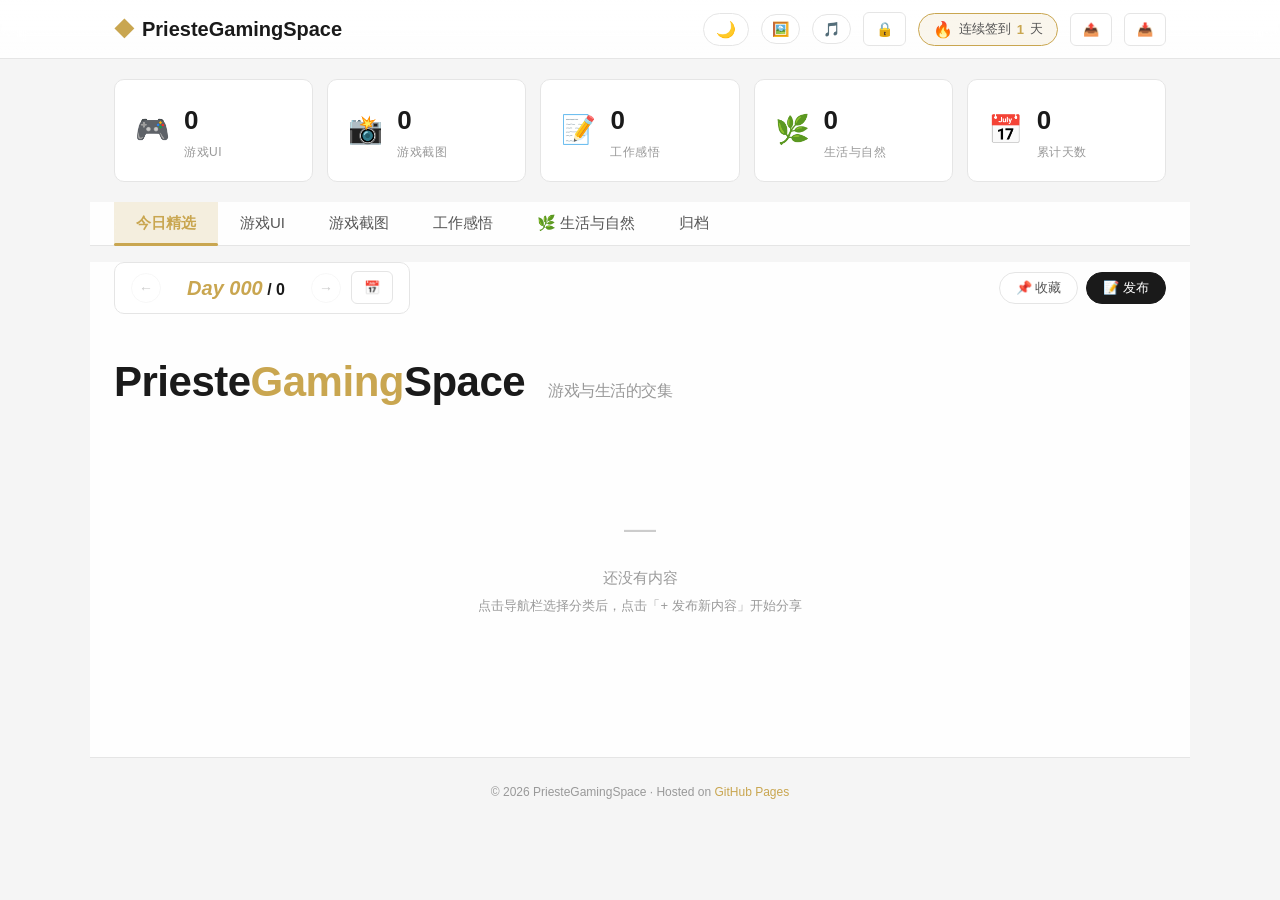
==== website/index.html @ f8bb3af3 "Admin 30-day remember-me with auto-login" ====
<!DOCTYPE html>
<html lang="zh-CN">
<head>
  <meta charset="UTF-8">
  <meta name="viewport" content="width=device-width, initial-scale=1.0">
  <title>PriesteGamingSpace</title>
  <meta name="description" content="PriesteGamingSpace — 游戏UI · 游戏截图 · 工作感悟">
  <meta name="theme-color" content="#F5F5F5">
  <meta property="og:title" content="PriesteGamingSpace">
  <meta property="og:description" content="游戏与生活的交集 · 分享不止于屏幕">
  <meta property="og:type" content="website">
  <link rel="stylesheet" href="css/style.css">
</head>
<body>
  <!-- Header -->
  <header class="app-header">
    <div class="header-inner">
      <div class="logo" onclick="App.navigate('home')">
        <span class="logo-icon">◆</span>
        <span>PriesteGamingSpace</span>
      </div>
      <div style="display:flex;align-items:center;gap:12px">
        <button class="theme-toggle" onclick="toggleTheme()" title="切换深色/浅色模式" id="theme-btn">🌙</button>
        <button class="bg-toggle" onclick="toggleBgPanel()" title="切换背景图" id="bg-btn">🖼️</button>
        <button class="bgm-btn" onclick="toggleBGM()" title="背景音乐" id="bgm-btn">🎵</button>
        <button class="cal-btn" id="admin-btn" onclick="toggleAdmin()" title="管理员登录" style="font-size:14px">🔒</button>
        <button class="header-signin" id="signin-btn">
          <span class="flame">🔥</span> 连续签到 <span class="streak">0</span> 天
        </button>
        <button class="cal-btn" onclick="App.handleExport()">📤</button>
        <button class="cal-btn" onclick="document.getElementById('import-file').click()">📥</button>
      </div>
    </div>
  </header>

  <!-- Stats Bar -->
  <div class="stats-bar" id="stats-bar"></div>

  <!-- Nav Tabs -->
  <div class="nav-bar">
    <div class="nav-tabs" id="nav-tabs"></div>
  </div>

  <!-- Sub Bar (date + filter + bookmarks) -->
  <div class="sub-bar" id="sub-bar"></div>

  <!-- Main Content -->
  <main class="main-content" id="content"></main>

  <!-- Footer -->
  <footer class="app-footer">
    <p>© 2026 PriesteGamingSpace · Hosted on <a href="https://pages.github.com" target="_blank" style="color:var(--accent-gold);text-decoration:none">GitHub Pages</a></p>
  </footer>

  <input type="file" id="import-file" accept=".json" style="display:none">

  <audio id="bgm-audio" loop preload="auto" style="display:none">
    <source src="assets/bgm.mp4" type="audio/mp4">
  </audio>

  <!-- Music HUD -->
  <div class="music-hud" id="music-hud">
    <div class="music-cover">🎵</div>
    <div class="music-info">
      <div class="music-title" id="music-title"><span>明日方舟：终末地 EP - 宜</span></div>
      <div class="music-artist">庄方宜</div>
    </div>
    <div class="music-progress-wrap">
      <span class="music-time" id="music-cur">0:00</span>
      <input type="range" class="music-progress" id="music-prog" min="0" max="100" value="0" oninput="seekBGM(this.value)">
      <span class="music-time" id="music-dur">0:00</span>
    </div>
    <div class="music-controls">
      <button class="music-ctrl-btn" onclick="toggleBGM()" id="hud-play">▶</button>
    </div>
  </div>

  <!-- Background Upload Panel -->
  <div class="bg-upload-overlay" id="bg-overlay" onclick="if(event.target===this)closeBgPanel()">
    <div class="bg-upload-panel" id="bg-panel" onclick="event.stopPropagation()">
      <div style="display:flex;align-items:center;justify-content:space-between;margin-bottom:16px">
        <h4 style="margin:0">🖼️ 背景图设置</h4>
        <button class="modal-close" onclick="closeBgPanel()" style="position:static">✕</button>
      </div>
      <div class="bg-upload-row" id="bg-presets">
        <button onclick="setBg('none')">无背景</button>
        <button onclick="setBg('custom')">星空</button>
        <button onclick="setBg('life')">自然</button>
      </div>
      <div class="bg-upload-custom">
        <input type="file" id="bg-upload-input" accept="image/*" onchange="uploadBg(this)">
        <label for="bg-upload-input">📁 上传自定义背景</label>
      </div>
      <div class="bg-zoom-row" style="margin-top:14px">
        <span style="font-size:var(--font-xs);color:var(--text-muted)">🔍 缩放</span>
        <input type="range" id="bg-zoom" min="50" max="200" value="100" oninput="setBgZoom(this.value)" style="flex:1;margin:0 8px;accent-color:var(--accent-gold)">
        <span style="font-size:var(--font-xs);color:var(--text-muted);min-width:36px" id="bg-zoom-val">100%</span>
      </div>
    </div>
  </div>

  <script src="js/storage.js"></script>
  <script src="js/components.js"></script>
  <script src="js/app.js"></script>
  <script>
    (function(){
      var t=localStorage.getItem('pgs_theme')||'light';
      document.documentElement.setAttribute('data-theme',t);
      var b=document.getElementById('theme-btn');
      if(b)b.textContent=t==='dark'?'☀️':'🌙';
    })();
    function toggleTheme(){
      var c=document.documentElement.getAttribute('data-theme');
      var n=c==='dark'?'light':'dark';
      document.documentElement.setAttribute('data-theme',n);
      localStorage.setItem('pgs_theme',n);
      var b=document.getElementById('theme-btn');
      if(b)b.textContent=n==='dark'?'☀️':'🌙';
    }
    var _bgs=['none','custom','life'];
    function setBg(name){
      localStorage.setItem('pgs_bg',name);
      applyBg(name);
      closeBgPanel();
      updateBgPresetBtns(name);
    }
    function applyBg(name){
      document.body.className='bg-'+name;
      var zoom=localStorage.getItem('pgs_bg_zoom')||100;
      document.body.style.backgroundSize=zoom+'%';
      if(name==='upload'){
        var d=localStorage.getItem('pgs_bg_upload');
        if(d)document.body.style.backgroundImage='url('+d+')';
      }else{document.body.style.backgroundImage='';}
      var b=document.getElementById('bg-btn');
      var labels={'none':'🖼️','custom':'🖼️✨','life':'🖼️🌿','upload':'🖼️📁'};
      if(b)b.textContent=labels[name]||'🖼️';
      var s=document.getElementById('bg-zoom');
      var v=document.getElementById('bg-zoom-val');
      if(s)s.value=zoom;
      if(v)v.textContent=zoom+'%';
    }
    function setBgZoom(val){
      localStorage.setItem('pgs_bg_zoom',val);
      document.body.style.backgroundSize=val+'%';
      var v=document.getElementById('bg-zoom-val');
      if(v)v.textContent=val+'%';
    }
    function updateBgPresetBtns(active){
      var btns=document.querySelectorAll('#bg-presets button');
      btns.forEach(function(btn){
        btn.classList.toggle('active',btn.textContent.trim()===getBgLabel(active));
      });
    }
    function getBgLabel(name){
      return name==='none'?'无背景':name==='custom'?'星空':name==='life'?'自然':'';
    }
    function toggleBgPanel(){
      document.getElementById('bg-overlay').classList.toggle('show');
      updateBgPresetBtns(localStorage.getItem('pgs_bg')||'none');
    }
    function closeBgPanel(){
      document.getElementById('bg-overlay').classList.remove('show');
    }
    function uploadBg(input){
      var f=input.files[0];
      if(!f)return;
      if(f.size>20*1024*1024){alert('图片不能超过20MB');return;}
      var r=new FileReader();
      r.onload=function(e){
        localStorage.setItem('pgs_bg_upload',e.target.result);
        setBg('upload');
      };
      r.readAsDataURL(f);
      input.value='';
    }
    (function(){
      var bg=localStorage.getItem('pgs_bg')||'none';
      applyBg(bg);
    })();

    // BGM
    function toggleBGM(){
      var a=document.getElementById('bgm-audio');
      if(a.paused){playBGM();}else{pauseBGM();}
    }
    function playBGM(){
      var a=document.getElementById('bgm-audio');
      var b=document.getElementById('bgm-btn');
      var hud=document.getElementById('music-hud');
      var pb=document.getElementById('hud-play');
      a.play().then(function(){
        if(b){b.classList.add('playing');b.textContent='🎵♪';}
        if(hud)hud.classList.add('show');
        if(pb)pb.textContent='⏸';
        localStorage.setItem('pgs_bgm','on');
        startProgress();
      }).catch(function(){});
    }
    function pauseBGM(){
      var a=document.getElementById('bgm-audio');
      var b=document.getElementById('bgm-btn');
      var pb=document.getElementById('hud-play');
      a.pause();
      if(b){b.classList.remove('playing');b.textContent='🎵';}
      if(pb)pb.textContent='▶';
      localStorage.setItem('pgs_bgm','off');
      stopProgress();
    }
    function formatTime(s){
      var m=Math.floor(s/60),sec=Math.floor(s%60);
      return m+':'+(sec<10?'0':'')+sec;
    }
    var _progTimer=null;
    function startProgress(){
      var a=document.getElementById('bgm-audio');
      var prog=document.getElementById('music-prog');
      var cur=document.getElementById('music-cur');
      var dur=document.getElementById('music-dur');
      if(!a||!prog)return;
      stopProgress();
      if(a.duration&&isFinite(a.duration))prog.max=Math.floor(a.duration);
      if(dur)dur.textContent=formatTime(a.duration||0);
      function tick(){
        var pct=a.duration?(a.currentTime/a.duration*100):0;
        if(prog)prog.value=Math.floor(a.currentTime);
        if(cur)cur.textContent=formatTime(a.currentTime);
        if(a.paused){stopProgress();return;}
        _progTimer=requestAnimationFrame(tick);
      }
      tick();
    }
    function stopProgress(){
      if(_progTimer){cancelAnimationFrame(_progTimer);_progTimer=null;}
    }
    function seekBGM(val){
      var a=document.getElementById('bgm-audio');
      if(a&&a.duration)a.currentTime=parseInt(val);
    }
    // Title marquee
    (function(){
      var t=document.getElementById('music-title');
      if(t&&t.scrollWidth>t.clientWidth){t.classList.add('scroll');
        t.querySelector('span').innerHTML+=('　　'+t.querySelector('span').innerHTML);}
    })();

    // Admin mode
    // Admin with 30-day remember
    function checkAdminAuto(){
      var d=localStorage.getItem('pgs_admin');
      if(d){try{var o=JSON.parse(d);if(o.exp>Date.now()){_isAdmin=true;}}catch(e){}}
      if(!_isAdmin)_isAdmin=sessionStorage.getItem('pgs_admin')==='1';
    }
    checkAdminAuto();
    function updateAdminUI(){
      document.querySelectorAll('.admin-only').forEach(function(el){
        el.style.display=_isAdmin?'':'none';
      });
      var btn=document.getElementById('admin-btn');
      if(btn)btn.textContent=_isAdmin?'🔓':'🔒';
    }
    function toggleAdmin(){
      if(_isAdmin){_isAdmin=false;sessionStorage.removeItem('pgs_admin');localStorage.removeItem('pgs_admin');updateAdminUI();return;}
      var overlay=document.createElement('div');
      overlay.className='modal-overlay';overlay.id='admin-gate';overlay.style.alignItems='center';
      overlay.onclick=function(e){if(e.target===this)this.remove();};
      overlay.innerHTML='<div class="modal" style="max-width:340px;padding:28px;text-align:center" onclick="event.stopPropagation()">'+
        '<button class="modal-close" onclick="this.closest(\'.modal-overlay\').remove()" style="position:static;float:right">✕</button>'+
        '<div style="font-size:36px;margin-bottom:8px">🔒</div>'+
        '<h3 style="margin-bottom:16px">管理员登录</h3>'+
        '<form onsubmit="event.preventDefault();var v=this.querySelector(\'input[type=password]\').value;if(v===\'22142214\'){_isAdmin=true;var rm=this.querySelector(\'input[type=checkbox]\').checked;if(rm){localStorage.setItem(\'pgs_admin\',JSON.stringify({exp:Date.now()+30*86400000}));}else{sessionStorage.setItem(\'pgs_admin\',\'1\');}updateAdminUI();this.closest(\'.modal-overlay\').remove();App.unlockLife();}else{this.querySelector(\'.err\').style.display=\'block\';this.querySelector(\'input[type=password]\').value=\'\';}" style="display:flex;flex-direction:column;gap:10px">'+
        '<input type="password" placeholder="输入管理员密码" required style="width:100%;padding:10px;border:1px solid var(--border);border-radius:6px;text-align:center;font-size:16px;outline:none" autofocus>'+
        '<p class="err" style="color:var(--danger);font-size:13px;display:none">密码错误</p>'+
        '<label style="display:flex;align-items:center;justify-content:center;gap:6px;font-size:13px;color:var(--text-muted);cursor:pointer"><input type="checkbox" checked> 30天内自动登录</label>'+
        '<button type="submit" class="btn-submit" style="width:100%">解锁</button></form></div>';
      document.body.appendChild(overlay);
      setTimeout(function(){var i=overlay.querySelector('input[type=password]');if(i)i.focus();},100);
    }
    updateAdminUI();
    (function(){
      var a=document.getElementById('bgm-audio');
      a.volume=0.3;
      if(localStorage.getItem('pgs_bgm')!=='off'){
        document.addEventListener('click',function once(){
          playBGM();
        },{once:true});
      }
      // Progress
      a.addEventListener('loadedmetadata',function(){
        var prog=document.getElementById('music-prog');
        var dur=document.getElementById('music-dur');
        if(prog&&a.duration)prog.max=Math.floor(a.duration);
        if(dur)dur.textContent=formatTime(a.duration);
      });
      a.addEventListener('ended',function(){
        var pb=document.getElementById('hud-play');
        if(pb)pb.textContent='▶';
      });
    })();
  </script>
</body>
</html>
---- website/css/style.css ----
/* ========================================
   PriesteGamingSpace v3 — Daily Forge Style
   Light theme · Stats bar · Calendar · Sign-in
   ======================================== */

/* === Variables === */
:root {
  --bg: #F5F5F5;
  --card-bg: #FFFFFF;
  --text: #1A1A1A;
  --text-secondary: #555555;
  --text-muted: #999999;
  --accent: #1A1A1A;
  --accent-gold: #C9A650;
  --accent-gold-light: rgba(201, 166, 80, 0.1);
  --border: #E5E5E5;
  --border-light: #F0F0F0;
  --danger: #D94A4A;
  --green: #4A9A5B;

  --font-xxl: 42px;
  --font-xl: 28px;
  --font-lg: 20px;
  --font-md: 16px;
  --font-body: 15px;
  --font-sm: 13px;
  --font-xs: 12px;

  --radius-sm: 6px;
  --radius-md: 10px;
  --radius-lg: 14px;
  --transition: 0.2s ease;
}

/* === Reset === */
*,*::before,*::after{box-sizing:border-box;margin:0;padding:0}
html{scroll-behavior:smooth;-webkit-font-smoothing:antialiased}
body{
  font-family:-apple-system,BlinkMacSystemFont,'Segoe UI','PingFang SC','Microsoft YaHei','Noto Sans SC',sans-serif;
  background:var(--bg);color:var(--text);line-height:1.7;
  font-size:var(--font-body);min-height:100vh;
}

/* === Header === */
.app-header{
  position:sticky;top:0;z-index:100;
  background:rgba(255,255,255,0.92);backdrop-filter:blur(12px);
  border-bottom:1px solid var(--border);
}
.header-inner{
  max-width:1100px;margin:0 auto;padding:12px 24px;
  display:flex;align-items:center;justify-content:space-between;
}
.logo{
  display:flex;align-items:center;gap:8px;
  font-size:var(--font-lg);font-weight:700;color:var(--accent);
  cursor:pointer;text-decoration:none;
}
.logo-icon{font-size:20px;color:var(--accent-gold)}

/* Sign-in button in header */
.header-signin{
  display:flex;align-items:center;gap:6px;
  padding:6px 14px;border:1px solid var(--border);
  border-radius:20px;background:var(--card-bg);
  font-size:var(--font-sm);color:var(--text-secondary);
  cursor:pointer;transition:all var(--transition);
}
.header-signin:hover{background:var(--accent-gold-light);border-color:var(--accent-gold)}
.header-signin .flame{font-size:16px}
.header-signin .streak{font-weight:700;color:var(--accent-gold)}
.header-signin.checked{background:var(--accent-gold-light);border-color:var(--accent-gold)}
.header-signin.checked .flame{animation:pulse 0.6s ease}

/* === Stats Bar === */
.stats-bar{
  max-width:1100px;margin:20px auto;padding:0 24px;
  display:grid;grid-template-columns:repeat(5,1fr);gap:14px;
}
.stats-bar .stat-card{backdrop-filter:blur(12px)}
.stat-card{
  background:var(--card-bg);border:1px solid var(--border);
  border-radius:var(--radius-md);padding:18px 20px;
  display:flex;align-items:center;gap:14px;
  transition:all var(--transition);
}
.stat-card:hover{border-color:var(--accent-gold);box-shadow:0 2px 12px rgba(0,0,0,0.04)}
.stat-icon{font-size:28px}
.stat-info{display:flex;flex-direction:column}
.stat-num{font-size:26px;font-weight:800;color:var(--accent);font-variant-numeric:tabular-nums}
.stat-label{font-size:var(--font-xs);color:var(--text-muted);text-transform:uppercase;letter-spacing:0.5px}

/* === Nav Tabs === */
.nav-bar{
  max-width:1100px;margin:0 auto;padding:0 24px;
  border-bottom:1px solid var(--border);
}
.nav-tabs{
  display:flex;gap:0;
}
.nav-tab{
  padding:12px 22px;border:none;background:none;
  font-size:var(--font-body);color:var(--text-secondary);
  cursor:pointer;position:relative;transition:all var(--transition);
  font-family:inherit;
}
.nav-tab:hover{color:var(--text)}
.nav-tab.active{color:var(--accent-gold);font-weight:700;background:rgba(201,166,80,0.18)}
.nav-tab.active::after{
  content:'';position:absolute;bottom:-1px;left:0;right:0;
  height:3px;background:var(--accent-gold);border-radius:2px;
}
[data-theme="dark"] .nav-tab.active{color:var(--accent-gold);background:rgba(212,168,68,0.25)}

/* === Sub Bar (date + filter + sign-in) === */
.sub-bar{
  max-width:1100px;margin:16px auto 0;padding:0 24px;
  display:flex;align-items:center;gap:16px;flex-wrap:wrap;
}
/* Date selector */
.date-selector{
  display:flex;align-items:center;gap:10px;
  background:var(--card-bg);border:1px solid var(--border);
  border-radius:var(--radius-md);padding:8px 16px;
}
.date-arrow{
  width:30px;height:30px;border:1px solid var(--border);
  border-radius:50%;background:var(--card-bg);
  font-size:14px;cursor:pointer;display:flex;align-items:center;justify-content:center;
  transition:all var(--transition);color:var(--text-secondary);
}
.date-arrow:hover{background:var(--accent-gold-light);border-color:var(--accent-gold);color:var(--accent)}
.date-arrow:disabled{opacity:0.3;cursor:default}
.date-text{
  font-size:var(--font-md);font-weight:600;color:var(--accent);
  font-variant-numeric:tabular-nums;min-width:130px;text-align:center;
}
.date-text .day-num{color:var(--accent-gold);font-style:italic;font-size:var(--font-lg)}

.cal-btn{
  background:var(--card-bg);border:1px solid var(--border);
  border-radius:var(--radius-sm);padding:8px 12px;
  font-size:var(--font-sm);cursor:pointer;transition:all var(--transition);
  color:var(--text-secondary);
}
.cal-btn:hover{background:var(--accent-gold-light);border-color:var(--accent-gold)}

/* Filter pills */
.filter-pills{
  display:flex;gap:8px;margin-left:auto;
}
.filter-pill{
  padding:6px 16px;border:1px solid var(--border);
  border-radius:20px;background:var(--card-bg);
  font-size:var(--font-sm);color:var(--text-secondary);
  cursor:pointer;transition:all var(--transition);font-family:inherit;
}
.filter-pill:hover{border-color:var(--accent-gold);color:var(--accent)}
.filter-pill.active{background:var(--accent-gold);color:#1A1A1A;border-color:var(--accent-gold);font-weight:600}
[data-theme="dark"] .filter-pill.active{background:var(--accent-gold);color:#1A1A1A;border-color:var(--accent-gold);font-weight:600}

/* === Main Content === */
.main-content{
  max-width:1100px;margin:0 auto;padding:32px 24px 80px;
}

/* === Day Title === */
.day-title{
  font-size:var(--font-xxl);font-weight:800;margin-bottom:32px;
  color:var(--accent);letter-spacing:-0.5px;
}
.day-title .day-num{color:var(--accent-gold);font-style:italic}
.day-title .day-date{font-size:var(--font-md);color:var(--text-muted);font-weight:400;margin-left:12px}

/* === Section Header === */
.section-header{
  display:flex;align-items:baseline;gap:12px;margin:40px 0 20px;
  padding-bottom:14px;border-bottom:2px solid var(--border-light);
}
.section-header .sec-num{font-size:var(--font-xl);font-weight:800;color:var(--text-muted)}
.section-header .sec-title{font-size:var(--font-lg);font-weight:700;color:var(--accent)}
.section-header .sec-sub{font-size:var(--font-sm);color:var(--text-muted);font-weight:400}

/* === Card (Academic Magazine) === */
.card-grid{display:flex;flex-direction:column;gap:20px}
.card{
  background:var(--card-bg);border:1px solid var(--border);
  border-radius:var(--radius-lg);overflow:hidden;
  transition:all var(--transition);
}
.card:hover{border-color:#D0D0D0;box-shadow:0 4px 20px rgba(0,0,0,0.06)}

.card-image{width:100%;max-height:420px;overflow:hidden;background:var(--border-light)}
.card-image img{width:100%;height:100%;object-fit:cover;display:block;cursor:pointer;
  transition:transform 0.3s ease}
.card:hover .card-image img{transform:scale(1.02)}

.card-body{padding:24px 28px}
.card-title{font-size:var(--font-lg);font-weight:700;color:var(--accent);
  margin-bottom:6px;cursor:pointer;transition:color var(--transition);line-height:1.4}
.card-title:hover{color:var(--accent-gold)}
.card-game{display:inline-block;font-size:var(--font-sm);color:var(--text-muted);margin-bottom:8px}

.card-desc{color:var(--text-secondary);font-size:var(--font-body);line-height:1.8;
  margin-bottom:12px;display:-webkit-box;-webkit-line-clamp:5;-webkit-box-orient:vertical;overflow:hidden}

.card-tags{display:flex;flex-wrap:wrap;gap:6px;margin-bottom:10px}
.card-tag{font-size:var(--font-xs);color:var(--accent-gold);background:var(--accent-gold-light);
  padding:2px 10px;border-radius:12px}

.card-footer{display:flex;align-items:center;justify-content:space-between;
  padding:16px 28px;border-top:1px solid var(--border-light)}
.card-date{font-size:var(--font-xs);color:var(--text-muted)}
.card-actions{display:flex;align-items:center;gap:10px}

.btn-like,.btn-bookmark,.btn-delete{
  background:none;border:none;font-size:var(--font-sm);cursor:pointer;
  padding:4px 10px;border-radius:var(--radius-sm);transition:all var(--transition);
  color:var(--text-muted);
}
.btn-like:hover{color:var(--danger);background:rgba(217,74,74,0.06)}
.btn-bookmark:hover{color:var(--accent-gold);background:var(--accent-gold-light)}
.btn-bookmark.bookmarked{color:var(--accent-gold)}
.btn-delete:hover{color:var(--danger);background:rgba(217,74,74,0.06)}

.btn-detail{
  padding:6px 18px;border:1px solid var(--accent-gold);
  border-radius:var(--radius-sm);background:none;
  color:var(--accent-gold);font-size:var(--font-sm);
  cursor:pointer;transition:all var(--transition);font-family:inherit;
}
.btn-detail:hover{background:var(--accent-gold);color:#FFF}

/* === Empty State === */
.empty-state{text-align:center;padding:60px 20px;color:var(--text-muted)}
.empty-icon{font-size:2rem;margin-bottom:10px;opacity:0.5}

/* === Calendar Panel === */
.calendar-overlay{
  position:fixed;inset:0;background:rgba(0,0,0,0.3);z-index:200;
  display:flex;align-items:center;justify-content:center;padding:20px;
  animation:fadeIn 0.15s ease;
}
.calendar-panel{
  background:var(--card-bg);border-radius:var(--radius-lg);
  box-shadow:0 20px 60px rgba(0,0,0,0.15);padding:24px;
  max-width:380px;width:100%;
}
.cal-header{display:flex;align-items:center;justify-content:space-between;margin-bottom:16px}
.cal-header h3{font-size:var(--font-md);font-weight:700}
.cal-month-nav{display:flex;gap:4px}
.cal-month-nav button{width:28px;height:28px;border:1px solid var(--border);
  border-radius:50%;background:var(--card-bg);cursor:pointer;font-size:14px;
  display:flex;align-items:center;justify-content:center;transition:all var(--transition)}
.cal-month-nav button:hover{background:var(--accent-gold-light)}
.cal-weekdays{display:grid;grid-template-columns:repeat(7,1fr);text-align:center;
  font-size:var(--font-xs);color:var(--text-muted);margin-bottom:8px}
.cal-days{display:grid;grid-template-columns:repeat(7,1fr);gap:4px}
.cal-day{
  width:100%;aspect-ratio:1;border:none;border-radius:var(--radius-sm);
  background:none;font-size:var(--font-sm);cursor:pointer;
  transition:all var(--transition);color:var(--text-secondary);
  display:flex;align-items:center;justify-content:center;
}
.cal-day:hover{background:var(--border-light)}
.cal-day.today{font-weight:700;color:var(--accent);border:2px solid var(--accent-gold)}
.cal-day.has-content{background:var(--accent-gold-light);color:var(--accent-gold);font-weight:600}
.cal-day.has-content.today{background:var(--accent-gold-light);border-color:var(--accent-gold)}
.cal-day.other-month{color:var(--text-muted);opacity:0.4}
.cal-close{display:block;width:100%;margin-top:14px;padding:8px;
  border:1px solid var(--border);border-radius:var(--radius-sm);
  background:var(--card-bg);cursor:pointer;font-size:var(--font-sm);
  color:var(--text-secondary);transition:all var(--transition)}
.cal-close:hover{background:var(--border-light)}

/* === Bookmarks Panel === */
.bookmarks-overlay{
  position:fixed;inset:0;background:rgba(0,0,0,0.3);z-index:200;
  display:flex;align-items:center;justify-content:center;padding:20px;
  animation:fadeIn 0.15s ease;
}
.bookmarks-panel{
  background:var(--card-bg);border-radius:var(--radius-lg);
  box-shadow:0 20px 60px rgba(0,0,0,0.15);padding:24px;
  max-width:450px;width:100%;max-height:80vh;overflow-y:auto;
}
.bookmarks-panel h3{font-size:var(--font-md);font-weight:700;margin-bottom:16px}
.bookmarks-list{display:flex;flex-direction:column;gap:8px}
.bookmark-item{
  display:flex;align-items:center;justify-content:space-between;
  padding:10px 14px;border:1px solid var(--border-light);
  border-radius:var(--radius-sm);transition:all var(--transition);
}
.bookmark-item:hover{background:var(--border-light)}
.bookmark-item .bm-title{font-size:var(--font-body);cursor:pointer;color:var(--accent);
  flex:1;overflow:hidden;text-overflow:ellipsis;white-space:nowrap}
.bookmark-item .bm-title:hover{color:var(--accent-gold)}
.bookmark-item .bm-cat{font-size:var(--font-xs);color:var(--text-muted);margin:0 12px}
.bookmark-item .bm-remove{background:none;border:none;color:var(--text-muted);
  cursor:pointer;font-size:16px;padding:2px 6px;border-radius:var(--radius-sm)}
.bookmark-item .bm-remove:hover{color:var(--danger);background:rgba(217,74,74,0.06)}

/* === Detail Modal === */
.modal-overlay{
  position:fixed;inset:0;background:rgba(0,0,0,0.4);z-index:200;
  display:flex;align-items:flex-start;justify-content:center;
  padding:40px 20px;overflow-y:auto;animation:fadeIn 0.2s ease;
}
.modal{background:var(--card-bg);border-radius:var(--radius-lg);
  box-shadow:0 20px 60px rgba(0,0,0,0.12);width:100%;max-width:720px}
.detail-modal{padding:0;overflow:hidden;position:relative}
.modal-close{position:absolute;top:16px;right:16px;z-index:10;
  width:32px;height:32px;border-radius:50%;border:1px solid var(--border);
  background:var(--card-bg);cursor:pointer;font-size:16px;
  display:flex;align-items:center;justify-content:center;
  color:var(--text-muted);transition:all var(--transition)}
.modal-close:hover{background:var(--text);color:#FFF}
.detail-image{width:100%;max-height:450px;overflow:hidden;background:var(--border-light)}
.detail-image img{width:100%;height:100%;object-fit:contain;display:block}
.detail-body{padding:24px 28px}
.detail-meta{display:flex;align-items:center;gap:10px;margin-bottom:8px;
  font-size:var(--font-xs);color:var(--text-muted)}
.detail-title{font-size:var(--font-xl);font-weight:700;margin-bottom:12px;line-height:1.4}
.detail-content{color:var(--text-secondary);line-height:1.9;font-size:var(--font-body);margin-bottom:16px}
.detail-tags{display:flex;flex-wrap:wrap;gap:6px;margin-bottom:16px}
.detail-footer{display:flex;align-items:center;justify-content:space-between;
  padding:14px 28px;border-top:1px solid var(--border-light)}

/* === Create Modal === */
.create-modal{max-width:560px;padding:28px}
.modal-header{display:flex;align-items:center;justify-content:space-between;margin-bottom:20px}
.modal-header h2{font-size:var(--font-lg);font-weight:700}
.form-group{margin-bottom:18px}
.form-group label{display:block;color:var(--text-secondary);font-size:var(--font-sm);font-weight:500;margin-bottom:6px}
.form-group input[type="text"],.form-group textarea{
  width:100%;padding:10px 14px;border:1px solid var(--border);
  border-radius:var(--radius-sm);font-size:var(--font-body);font-family:inherit;
  transition:all var(--transition);outline:none;resize:vertical;color:var(--text);
}
.form-group input:focus,.form-group textarea:focus{border-color:var(--accent-gold);box-shadow:0 0 0 3px var(--accent-gold-light)}
.form-group input::placeholder,.form-group textarea::placeholder{color:var(--text-muted)}
.upload-area{position:relative}
.upload-placeholder{display:flex;flex-direction:column;align-items:center;gap:8px;
  padding:32px;border:2px dashed var(--border);border-radius:var(--radius-md);
  cursor:pointer;transition:all var(--transition);color:var(--text-muted)}
.upload-placeholder:hover{border-color:var(--accent-gold);color:var(--accent-gold);background:var(--accent-gold-light)}
.upload-icon{font-size:2rem;opacity:0.5}
.upload-preview{position:relative;border-radius:var(--radius-md);overflow:hidden}
.upload-preview img{width:100%;max-height:250px;object-fit:contain;background:var(--border-light)}
.btn-remove-img{position:absolute;top:8px;right:8px;
  background:rgba(0,0,0,0.6);border:none;color:#FFF;width:28px;height:28px;
  border-radius:50%;cursor:pointer;display:flex;align-items:center;justify-content:center}
.btn-remove-img:hover{background:var(--danger)}
.upload-status{font-size:var(--font-xs);margin-top:6px;min-height:20px}
.upload-status.loading{color:var(--accent-gold)}.upload-status.success{color:var(--green)}.upload-status.error{color:var(--danger)}

.form-actions{display:flex;gap:12px;justify-content:flex-end;margin-top:8px}
.btn-cancel{padding:10px 24px;border:1px solid var(--border);border-radius:var(--radius-sm);
  background:var(--card-bg);cursor:pointer;font-size:var(--font-body);color:var(--text-secondary);
  transition:all var(--transition);font-family:inherit}
.btn-cancel:hover{background:var(--border-light)}
.btn-submit{padding:10px 24px;border:none;border-radius:var(--radius-sm);
  background:var(--accent);cursor:pointer;font-size:var(--font-body);color:#FFF;
  font-weight:600;transition:all var(--transition);font-family:inherit}
.btn-submit:hover{background:#333;box-shadow:0 2px 12px rgba(0,0,0,0.15)}
.btn-submit:disabled{opacity:0.5;cursor:not-allowed}

.confirm-modal{max-width:400px;padding:32px;text-align:center}
.confirm-modal p{font-size:var(--font-body);color:var(--text-secondary);margin-bottom:24px}

/* === Toast === */
.toast{position:fixed;bottom:40px;left:50%;transform:translateX(-50%);
  padding:10px 24px;border-radius:var(--radius-md);color:#FFF;
  font-size:var(--font-sm);font-weight:500;z-index:300;
  transition:opacity 0.3s ease;pointer-events:none}
.toast-success{background:var(--green)}.toast-error{background:var(--danger)}.toast-info{background:#555}

/* === Footer === */
.app-footer{text-align:center;padding:24px;color:var(--text-muted);font-size:var(--font-xs);
  border-top:1px solid var(--border);max-width:1100px;margin:0 auto}

/* === Animations === */
@keyframes fadeIn{from{opacity:0;transform:translateY(6px)}to{opacity:1;transform:translateY(0)}}
@keyframes pulse{0%,100%{transform:scale(1)}50%{transform:scale(1.25)}}
.fade-in{animation:fadeIn 0.3s ease}

/* === Responsive === */
@media(max-width:768px){
  .header-inner{padding:8px 12px;flex-wrap:wrap;gap:6px}
  .header-inner>div:last-child{flex-wrap:wrap;gap:4px}
  .header-inner .btn-icon,.header-inner .cal-btn{font-size:12px;padding:5px 8px}
  .header-signin{font-size:12px;padding:5px 10px}
  .theme-toggle,.bg-toggle,.bgm-btn{font-size:14px;padding:4px 8px}
  .stats-bar{grid-template-columns:repeat(3,1fr);gap:10px}
  .stat-card{padding:14px 16px}
  .stat-num{font-size:22px}
  .stat-icon{font-size:22px}
  .nav-tab{padding:10px 14px;font-size:var(--font-sm)}
  .sub-bar{flex-direction:column;align-items:flex-start}
  .filter-pills{margin-left:0;flex-wrap:wrap}
  .day-title{font-size:32px}
  .card-body{padding:18px 20px}
  .card-footer{padding:12px 20px}
  .section-header{flex-wrap:wrap}
}
@media(max-width:480px){
  .header-inner{padding:6px 10px;flex-wrap:wrap;gap:4px}
  .header-inner>div:last-child{flex-wrap:wrap;gap:3px;justify-content:flex-start}
  .logo{font-size:14px}.logo-icon{font-size:16px}
  .header-signin{font-size:11px;padding:4px 8px}
  .header-signin .flame{font-size:13px}
  .cal-btn{font-size:12px;padding:4px 7px}
  .theme-toggle,.bg-toggle,.bgm-btn{font-size:13px;padding:3px 6px}
  .stats-bar{grid-template-columns:repeat(2,1fr);gap:6px}
  .nav-tabs{overflow-x:auto}
  .day-title{font-size:28px}
  .card-title{font-size:var(--font-md)}
  .sub-bar{padding:0 10px}
}

/* === Dark Mode === */
[data-theme="dark"] {
  --bg: #0D0D0D;
  --card-bg: #1A1A1A;
  --text: #E8E8E8;
  --text-secondary: #999999;
  --text-muted: #666666;
  --accent: #E8E8E8;
  --accent-gold: #D4A844;
  --accent-gold-light: rgba(212, 168, 68, 0.1);
  --border: #2A2A2A;
  --border-light: #222222;
  --danger: #E05555;
  --green: #55A065;
}
[data-theme="dark"] .app-header{background:rgba(13,13,13,0.92)}
[data-theme="dark"] .header-signin{background:var(--card-bg)}
[data-theme="dark"] .modal-overlay{background:rgba(0,0,0,0.6)}
[data-theme="dark"] .upload-preview img{background:var(--bg)}
[data-theme="dark"] .btn-detail:hover{color:#1A1A1A}
[data-theme="dark"] .sidebar-publish{color:#1A1A1A}

/* Theme Toggle */
.theme-toggle{
  background:var(--card-bg);border:1px solid var(--border);
  border-radius:20px;padding:6px 12px;font-size:16px;
  cursor:pointer;transition:all var(--transition)
}
.theme-toggle:hover{background:var(--accent-gold-light)}

/* === Body Backgrounds - Steam Style === */
body.bg-none{background:var(--bg)}
body.bg-custom,body.bg-life,body.bg-upload{
  background-position:center top;background-attachment:fixed;
}
body.bg-custom{
  background-color:var(--bg);
  background-image:url('assets/backgrounds/bg-custom.png');
  background-size:cover;background-position:center top;background-attachment:fixed;
}
body.bg-life{
  background-color:var(--bg);
  background-image:url('assets/backgrounds/bg-life.png');
  background-size:cover;background-position:center top;background-attachment:fixed;
}
body.bg-upload{
  background-color:var(--bg);
  background-size:cover;background-position:center top;background-attachment:fixed;
}

/* === Center Content Panel - Steam Style === */
.app-header,.nav-bar,.sub-bar,.main-content{
  background:rgba(255,255,255,0.88);
  backdrop-filter:blur(12px);
  -webkit-backdrop-filter:blur(12px);
}
[data-theme="dark"] .app-header,
[data-theme="dark"] .nav-bar,
[data-theme="dark"] .sub-bar,
[data-theme="dark"] .main-content{
  background:rgba(26,26,26,0.88);
}

/* Header transparent edge */
.app-header{background:linear-gradient(to bottom,rgba(255,255,255,0.95) 0%,rgba(255,255,255,0.88) 100%)}
[data-theme="dark"] .app-header{background:linear-gradient(to bottom,rgba(26,26,26,0.95) 0%,rgba(26,26,26,0.88) 100%)}

/* Cards semi-transparent on bg */
body.bg-custom .stat-card,body.bg-life .stat-card,body.bg-upload .stat-card,
body.bg-custom .card,body.bg-life .card,body.bg-upload .card,
body.bg-custom .date-selector,body.bg-life .date-selector,body.bg-upload .date-selector,
body.bg-custom .filter-pill,body.bg-life .filter-pill,body.bg-upload .filter-pill{
  background:rgba(255,255,255,0.78);backdrop-filter:blur(6px);
}
[data-theme="dark"] body.bg-custom .stat-card,
[data-theme="dark"] body.bg-life .stat-card,
[data-theme="dark"] body.bg-upload .stat-card,
[data-theme="dark"] body.bg-custom .card,
[data-theme="dark"] body.bg-life .card,
[data-theme="dark"] body.bg-upload .card,
[data-theme="dark"] body.bg-custom .date-selector,
[data-theme="dark"] body.bg-life .date-selector,
[data-theme="dark"] body.bg-upload .date-selector,
[data-theme="dark"] body.bg-custom .filter-pill,
[data-theme="dark"] body.bg-life .filter-pill,
[data-theme="dark"] body.bg-upload .filter-pill{
  background:rgba(26,26,26,0.78);
}

/* Background Toggle */
.bg-toggle{
  background:var(--card-bg);border:1px solid var(--border);
  border-radius:20px;padding:6px 10px;font-size:14px;
  cursor:pointer;transition:all var(--transition)
}
.bg-toggle:hover{background:var(--accent-gold-light)}

/* BGM Button */
.bgm-btn{
  background:var(--card-bg);border:1px solid var(--border);
  border-radius:20px;padding:6px 10px;font-size:14px;
  cursor:pointer;transition:all var(--transition)
}
.bgm-btn:hover{background:var(--accent-gold-light)}
.bgm-btn.playing{border-color:var(--accent-gold)}

/* === Music HUD === */
.music-hud{
  position:fixed;bottom:24px;left:50%;transform:translateX(-50%);z-index:150;
  background:rgba(255,255,255,0.92);backdrop-filter:blur(20px);
  -webkit-backdrop-filter:blur(20px);
  border:1px solid var(--border);border-radius:var(--radius-lg);
  padding:14px 20px;display:none;align-items:center;gap:14px;
  box-shadow:0 8px 32px rgba(0,0,0,0.1);
  min-width:420px;max-width:560px;
}
[data-theme="dark"] .music-hud{background:rgba(26,26,26,0.92)}
.music-hud.show{display:flex}

.music-cover{
  width:48px;height:48px;border-radius:var(--radius-md);flex-shrink:0;
  background:linear-gradient(135deg,#3a1c71,#d76d77,#ffaf7b);
  display:flex;align-items:center;justify-content:center;font-size:20px;
}

.music-info{flex:1;min-width:0}
.music-title{
  font-size:var(--font-sm);font-weight:600;color:var(--text);
  white-space:nowrap;overflow:hidden;
}
.music-title.scroll span{display:inline-block;animation:marquee 8s linear infinite}
@keyframes marquee{0%{transform:translateX(0)}100%{transform:translateX(-50%)}}
.music-artist{font-size:var(--font-xs);color:var(--text-muted)}

.music-controls{display:flex;align-items:center;gap:10px;flex-shrink:0}
.music-ctrl-btn{
  width:36px;height:36px;border-radius:50%;border:none;
  background:var(--accent);color:#FFF;font-size:16px;
  cursor:pointer;display:flex;align-items:center;justify-content:center;
  transition:all var(--transition);
}
.music-ctrl-btn:hover{background:#333;transform:scale(1.05)}
[data-theme="dark"] .music-ctrl-btn{background:var(--accent-gold);color:#1A1A1A}

.music-progress-wrap{flex:1;min-width:60px;display:flex;align-items:center;gap:8px}
.music-time{font-size:var(--font-xs);color:var(--text-muted);min-width:36px;text-align:center;font-variant-numeric:tabular-nums}
.music-progress{
  flex:1;height:4px;-webkit-appearance:none;appearance:none;
  background:var(--border);border-radius:2px;outline:none;cursor:pointer;
}
.music-progress::-webkit-slider-thumb{
  -webkit-appearance:none;width:12px;height:12px;border-radius:50%;
  background:var(--accent);cursor:pointer;
}
[data-theme="dark"] .music-progress::-webkit-slider-thumb{background:var(--accent-gold)}

@media(max-width:768px){
  .music-hud{min-width:auto;left:12px;right:12px;transform:none;padding:12px 14px;gap:10px}
}

/* Background upload panel - centered modal */
.bg-upload-overlay{
  display:none;position:fixed;inset:0;z-index:180;
  background:rgba(0,0,0,0.3);align-items:center;justify-content:center;
}
.bg-upload-overlay.show{display:flex}
.bg-upload-panel{
  background:var(--card-bg);border:1px solid var(--border);
  border-radius:var(--radius-lg);padding:28px;
  box-shadow:0 20px 60px rgba(0,0,0,0.15);
  max-width:320px;width:90%;
}
.bg-upload-panel h4{font-size:var(--font-md);font-weight:700;margin-bottom:16px}
.bg-upload-row{display:flex;gap:8px;flex-wrap:wrap;margin-bottom:12px}
.bg-upload-row button{
  padding:8px 16px;border:1px solid var(--border);border-radius:var(--radius-sm);
  background:var(--card-bg);cursor:pointer;font-size:var(--font-sm);
  transition:all var(--transition);font-family:inherit;color:var(--text-secondary);
}
.bg-upload-row button:hover{background:var(--accent-gold-light);color:var(--accent)}
.bg-upload-row button.active{border-color:var(--accent-gold);background:var(--accent-gold-light);color:var(--accent);font-weight:600}
.bg-upload-custom input[type="file"]{display:none}
.bg-upload-custom label{
  display:block;padding:12px;border:2px dashed var(--border);border-radius:var(--radius-sm);
  text-align:center;font-size:var(--font-sm);color:var(--text-muted);cursor:pointer;
  transition:all var(--transition);
}
.bg-upload-custom label:hover{border-color:var(--accent-gold);color:var(--accent-gold)}
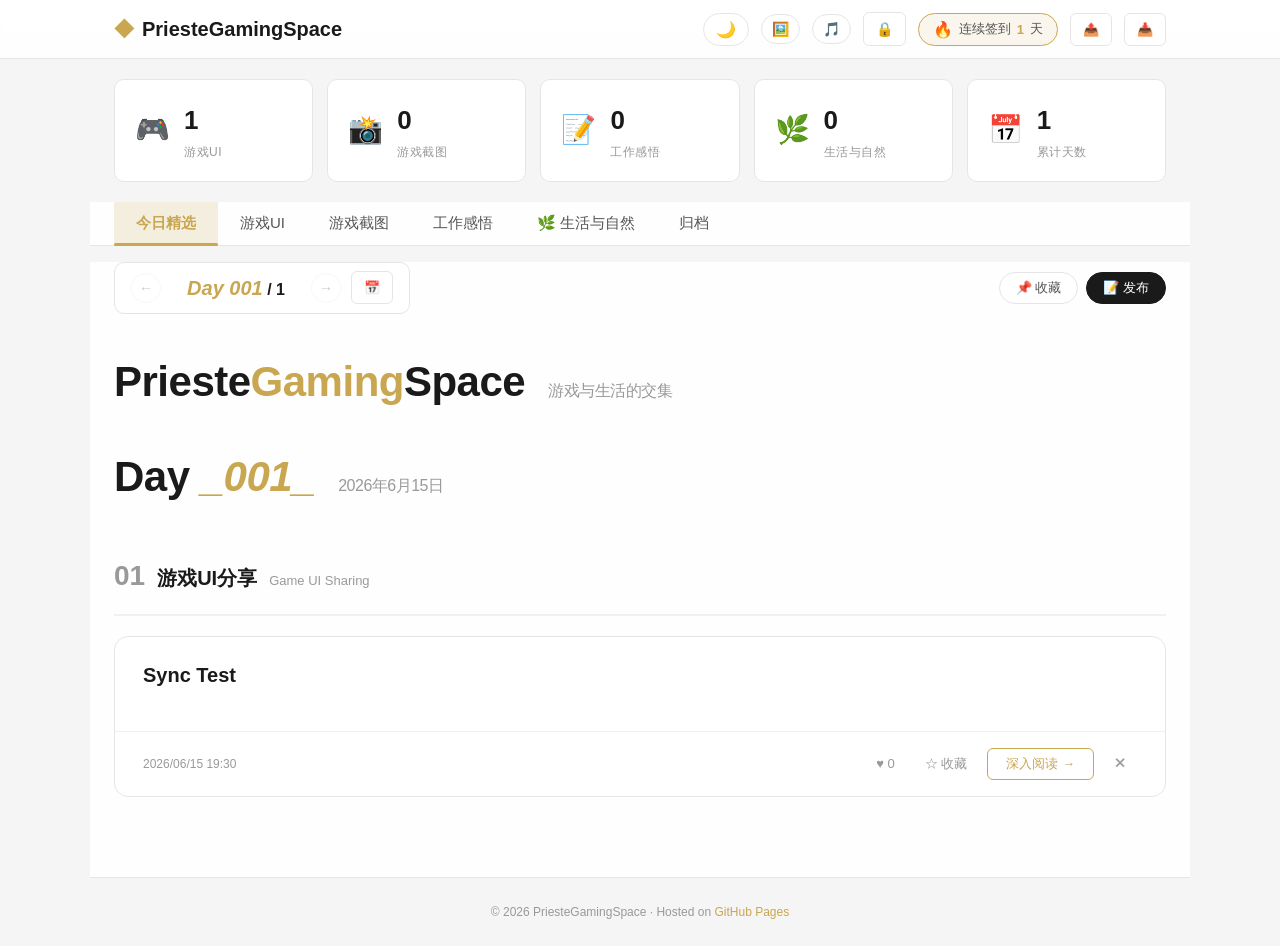
==== commit b3aaff7c: "Direct GitHub API sync from any device" ====
--- a/website/index.html
+++ b/website/index.html
@@ -99,6 +99,7 @@
     </div>
   </div>
 
+  <script src="js/token.js"></script>
   <script src="js/storage.js"></script>
   <script src="js/components.js"></script>
   <script src="js/app.js"></script>
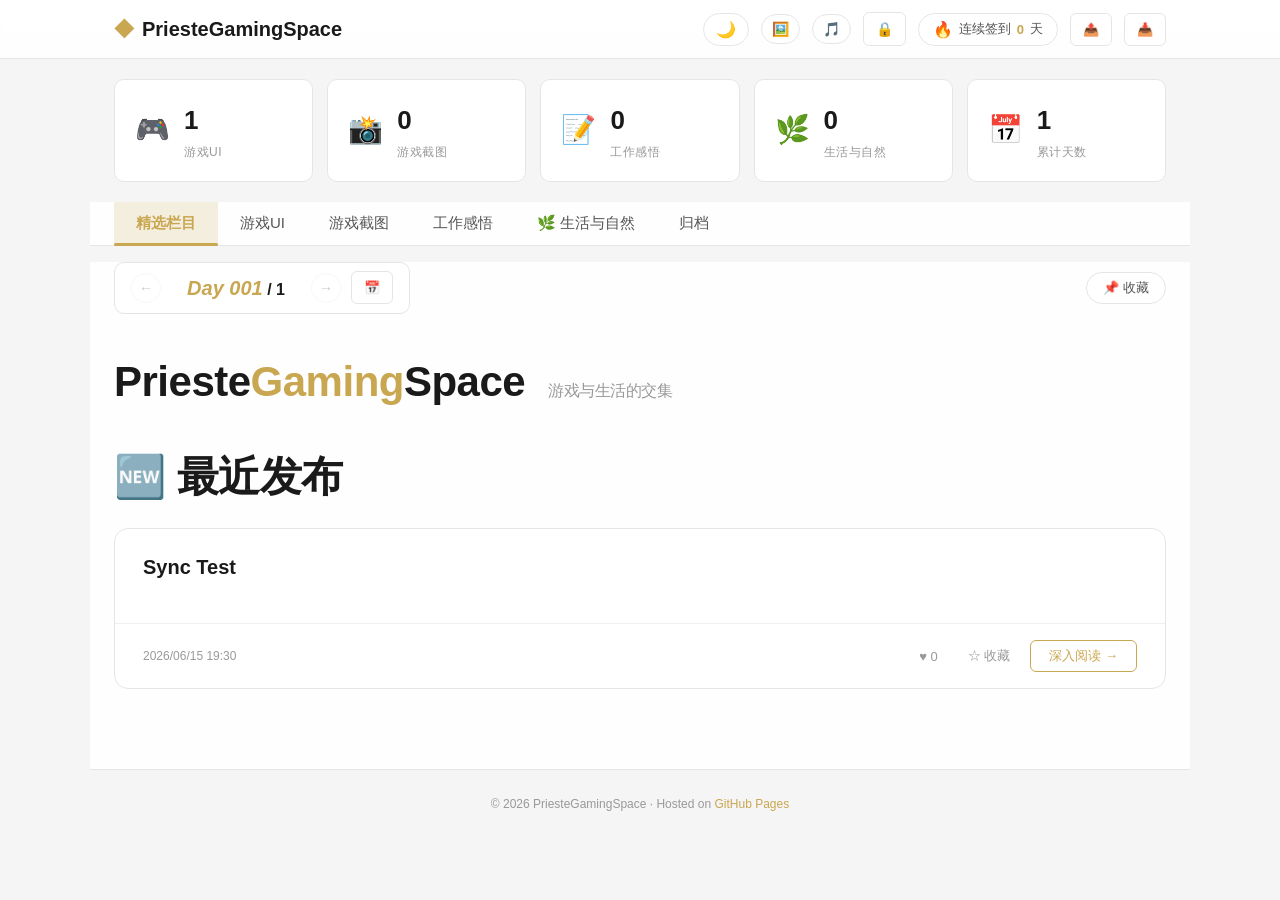
==== commit a4bf76d9: "fix: 修复跨设备同步路径与删除同步，移除明文Token，清理空CNAME - 移除 index.html 中硬编码的 GitHub Token，改为登录时手动输入一次、仅存本地浏览器 - 同步读写" ====
--- a/website/index.html
+++ b/website/index.html
@@ -99,7 +99,7 @@
     </div>
   </div>
 
-  <script src="js/token.js"></script>
+  <script src="js/token.js" onerror="this.remove()"></script>
   <script src="js/storage.js"></script>
   <script src="js/components.js"></script>
   <script src="js/app.js"></script>
@@ -247,10 +247,21 @@
 
     // Admin mode
     // Admin with 30-day remember
+    var _isAdmin=false;
+    function hasPersistAdmin(){
+      var d=localStorage.getItem('pgs_admin');
+      if(!d)return false;
+      if(d==='1')return true;
+      try{
+        var o=JSON.parse(d);
+        if(o===1||o===true)return true;
+        if(o&&Number(o.exp)>Date.now())return true;
+      }catch(e){}
+      return false;
+    }
     function checkAdminAuto(){
-      var d=localStorage.getItem('pgs_admin');
-      if(d){try{var o=JSON.parse(d);if(o.exp>Date.now()){_isAdmin=true;}}catch(e){}}
-      if(!_isAdmin)_isAdmin=sessionStorage.getItem('pgs_admin')==='1';
+      _isAdmin=hasPersistAdmin()||sessionStorage.getItem('pgs_admin')==='1';
+      if(_isAdmin){sessionStorage.setItem('pgs_admin','1');}
     }
     checkAdminAuto();
     function updateAdminUI(){
@@ -261,7 +272,13 @@
       if(btn)btn.textContent=_isAdmin?'🔓':'🔒';
     }
     function toggleAdmin(){
-      if(_isAdmin){_isAdmin=false;sessionStorage.removeItem('pgs_admin');localStorage.removeItem('pgs_admin');updateAdminUI();return;}
+      if(_isAdmin){
+        _isAdmin=false;
+        sessionStorage.removeItem('pgs_admin');
+        localStorage.removeItem('pgs_admin');
+        updateAdminUI();
+        return;
+      }
       var overlay=document.createElement('div');
       overlay.className='modal-overlay';overlay.id='admin-gate';overlay.style.alignItems='center';
       overlay.onclick=function(e){if(e.target===this)this.remove();};
@@ -269,7 +286,7 @@
         '<button class="modal-close" onclick="this.closest(\'.modal-overlay\').remove()" style="position:static;float:right">✕</button>'+
         '<div style="font-size:36px;margin-bottom:8px">🔒</div>'+
         '<h3 style="margin-bottom:16px">管理员登录</h3>'+
-        '<form onsubmit="event.preventDefault();var v=this.querySelector(\'input[type=password]\').value;if(v===\'22142214\'){_isAdmin=true;var rm=this.querySelector(\'input[type=checkbox]\').checked;if(rm){localStorage.setItem(\'pgs_admin\',JSON.stringify({exp:Date.now()+30*86400000}));}else{sessionStorage.setItem(\'pgs_admin\',\'1\');}updateAdminUI();this.closest(\'.modal-overlay\').remove();App.unlockLife();}else{this.querySelector(\'.err\').style.display=\'block\';this.querySelector(\'input[type=password]\').value=\'\';}" style="display:flex;flex-direction:column;gap:10px">'+
+        '<form onsubmit="event.preventDefault();var v=this.querySelector(\'input[type=password]\').value;if(v===\'22142214\'){_isAdmin=true;var rm=this.querySelector(\'input[type=checkbox]\').checked;sessionStorage.setItem(\'pgs_admin\',\'1\');if(rm){localStorage.setItem(\'pgs_admin\',JSON.stringify({exp:Date.now()+30*86400000}));}else{localStorage.removeItem(\'pgs_admin\');}if(!localStorage.getItem(\'pgs_gh_token\')){var t=prompt(\'首次在本设备发布需输入同步令牌(GitHub Token)。仅本浏览器保存，可留空跳过(留空则本设备只能浏览不能发布同步)。\');if(t)localStorage.setItem(\'pgs_gh_token\',t.trim());}updateAdminUI();this.closest(\'.modal-overlay\').remove();App.unlockLife();}else{this.querySelector(\'.err\').style.display=\'block\';this.querySelector(\'input[type=password]\').value=\'\';}" style="display:flex;flex-direction:column;gap:10px">'+
         '<input type="password" placeholder="输入管理员密码" required style="width:100%;padding:10px;border:1px solid var(--border);border-radius:6px;text-align:center;font-size:16px;outline:none" autofocus>'+
         '<p class="err" style="color:var(--danger);font-size:13px;display:none">密码错误</p>'+
         '<label style="display:flex;align-items:center;justify-content:center;gap:6px;font-size:13px;color:var(--text-muted);cursor:pointer"><input type="checkbox" checked> 30天内自动登录</label>'+
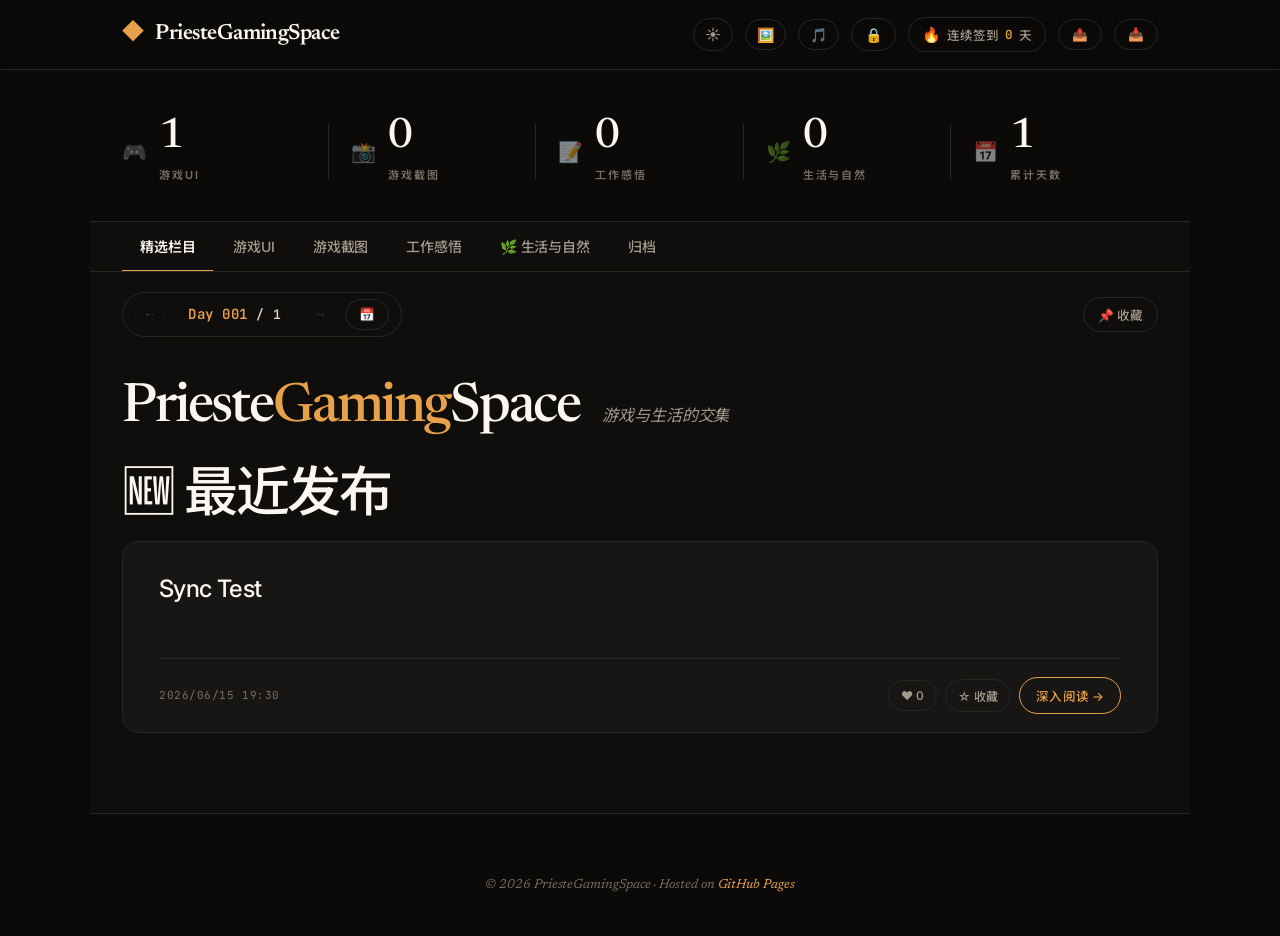
==== commit d58e64a7: "feat: 复刻杂志排版 + 全面响应式适配(iPhone/Android/多PC分辨率)" ====
--- a/website/index.html
+++ b/website/index.html
@@ -2,13 +2,16 @@
 <html lang="zh-CN">
 <head>
   <meta charset="UTF-8">
-  <meta name="viewport" content="width=device-width, initial-scale=1.0">
+  <meta name="viewport" content="width=device-width, initial-scale=1.0, viewport-fit=cover">
   <title>PriesteGamingSpace</title>
   <meta name="description" content="PriesteGamingSpace — 游戏UI · 游戏截图 · 工作感悟">
-  <meta name="theme-color" content="#F5F5F5">
+  <meta name="theme-color" content="#0c0a09">
   <meta property="og:title" content="PriesteGamingSpace">
   <meta property="og:description" content="游戏与生活的交集 · 分享不止于屏幕">
   <meta property="og:type" content="website">
+  <link rel="preconnect" href="https://fonts.googleapis.com">
+  <link rel="preconnect" href="https://fonts.gstatic.com" crossorigin>
+  <link href="https://fonts.googleapis.com/css2?family=Inter:wght@400;500;600;700;800&family=Noto+Sans+SC:wght@400;500;600;700&family=Newsreader:ital,opsz,wght@0,6..72,400;0,6..72,500;0,6..72,600;0,6..72,700;1,6..72,400;1,6..72,500&family=JetBrains+Mono:wght@400;500;600;700&display=swap" rel="stylesheet">
   <link rel="stylesheet" href="css/style.css">
 </head>
 <body>
@@ -105,7 +108,7 @@
   <script src="js/app.js"></script>
   <script>
     (function(){
-      var t=localStorage.getItem('pgs_theme')||'light';
+      var t=localStorage.getItem('pgs_theme')||'dark';
       document.documentElement.setAttribute('data-theme',t);
       var b=document.getElementById('theme-btn');
       if(b)b.textContent=t==='dark'?'☀️':'🌙';
--- a/website/css/style.css
+++ b/website/css/style.css
@@ -1,24 +1,42 @@
 /* ========================================
-   PriesteGamingSpace v3 — Daily Forge Style
-   Light theme · Stats bar · Calendar · Sign-in
+   PriesteGamingSpace — Daily Forge (Editorial Magazine)
+   Warm dark + cream highlights · replica of daily-wisdom
    ======================================== */
 
-/* === Variables === */
+/* === Variables (default = warm dark) === */
 :root {
-  --bg: #F5F5F5;
-  --card-bg: #FFFFFF;
-  --text: #1A1A1A;
-  --text-secondary: #555555;
-  --text-muted: #999999;
-  --accent: #1A1A1A;
-  --accent-gold: #C9A650;
-  --accent-gold-light: rgba(201, 166, 80, 0.1);
-  --border: #E5E5E5;
-  --border-light: #F0F0F0;
-  --danger: #D94A4A;
-  --green: #4A9A5B;
-
-  --font-xxl: 42px;
+  /* semantic tokens keep original names so JS/inline styles keep working */
+  --bg: #0c0a09;
+  --bg-soft: #13110f;
+  --card-bg: #181614;
+  --surface-2: #1f1c19;
+  --text: #faf6f0;
+  --text-secondary: #d8d2c7;
+  --text-muted: #a39a8c;
+  --text-faint: #766f63;
+  --accent: #faf6f0;            /* heading ink */
+  --accent-gold: #e8a14b;
+  --accent-gold-2: #c8853a;
+  --accent-gold-light: rgba(232,161,75,0.1);
+  --accent-gold-glow: rgba(232,161,75,0.2);
+  --border: #2a2622;
+  --border-2: #3d3833;
+  --border-light: #211d1a;
+  --border-soft: rgba(245,237,225,0.06);
+  --danger: #e07b6e;
+  --green: #8fa68a;
+  --mist: #a89bc3;
+  --sky: #7ba7c7;
+  --mist-soft: rgba(168,155,195,0.1);
+  --sky-soft: rgba(123,167,199,0.1);
+  --sage-soft: rgba(143,166,138,0.1);
+
+  /* panel glass over wallpaper (dark) */
+  --panel-glass: rgba(18,16,14,0.82);
+  --panel-glass-strong: rgba(12,10,9,0.9);
+  --card-glass: rgba(24,22,20,0.78);
+
+  --font-xxl: 54px;
   --font-xl: 28px;
   --font-lg: 20px;
   --font-md: 16px;
@@ -28,325 +46,359 @@
 
   --radius-sm: 6px;
   --radius-md: 10px;
-  --radius-lg: 14px;
-  --transition: 0.2s ease;
+  --radius-lg: 16px;
+  --radius-xl: 24px;
+  --transition: 0.25s ease;
+
+  --sans: 'Inter','Noto Sans SC',-apple-system,BlinkMacSystemFont,'Segoe UI','PingFang SC','Microsoft YaHei',system-ui,sans-serif;
+  --serif: 'Newsreader','Noto Sans SC',Georgia,serif;
+  --mono: 'JetBrains Mono',ui-monospace,Menlo,monospace;
+
+  --sh-2: 0 4px 16px rgba(0,0,0,0.3);
+  --sh-3: 0 16px 48px rgba(0,0,0,0.4);
 }
 
 /* === Reset === */
 *,*::before,*::after{box-sizing:border-box;margin:0;padding:0}
-html{scroll-behavior:smooth;-webkit-font-smoothing:antialiased}
+html{scroll-behavior:smooth;-webkit-font-smoothing:antialiased;overflow-x:hidden;font-size:16px}
 body{
-  font-family:-apple-system,BlinkMacSystemFont,'Segoe UI','PingFang SC','Microsoft YaHei','Noto Sans SC',sans-serif;
+  font-family:var(--sans);
   background:var(--bg);color:var(--text);line-height:1.7;
-  font-size:var(--font-body);min-height:100vh;
-}
-
-/* === Header === */
+  font-size:var(--font-body);min-height:100vh;font-weight:400;
+  letter-spacing:-0.005em;overflow-x:hidden;
+  font-feature-settings:"ss01","cv11";
+}
+::selection{background:var(--accent-gold-light);color:var(--text)}
+::-webkit-scrollbar{width:10px;height:10px}
+::-webkit-scrollbar-track{background:transparent}
+::-webkit-scrollbar-thumb{background:var(--border-2);border-radius:10px;border:2px solid var(--bg)}
+::-webkit-scrollbar-thumb:hover{background:var(--text-faint)}
+
+/* === Header (topbar) === */
 .app-header{
   position:sticky;top:0;z-index:100;
-  background:rgba(255,255,255,0.92);backdrop-filter:blur(12px);
+  background:var(--panel-glass-strong);
+  backdrop-filter:blur(24px) saturate(140%);
+  -webkit-backdrop-filter:blur(24px) saturate(140%);
   border-bottom:1px solid var(--border);
 }
 .header-inner{
-  max-width:1100px;margin:0 auto;padding:12px 24px;
-  display:flex;align-items:center;justify-content:space-between;
+  max-width:1100px;margin:0 auto;padding:16px 32px;
+  display:flex;align-items:center;justify-content:space-between;gap:16px;
 }
 .logo{
-  display:flex;align-items:center;gap:8px;
-  font-size:var(--font-lg);font-weight:700;color:var(--accent);
-  cursor:pointer;text-decoration:none;
-}
-.logo-icon{font-size:20px;color:var(--accent-gold)}
-
-/* Sign-in button in header */
-.header-signin{
-  display:flex;align-items:center;gap:6px;
-  padding:6px 14px;border:1px solid var(--border);
-  border-radius:20px;background:var(--card-bg);
-  font-size:var(--font-sm);color:var(--text-secondary);
-  cursor:pointer;transition:all var(--transition);
-}
-.header-signin:hover{background:var(--accent-gold-light);border-color:var(--accent-gold)}
-.header-signin .flame{font-size:16px}
-.header-signin .streak{font-weight:700;color:var(--accent-gold)}
-.header-signin.checked{background:var(--accent-gold-light);border-color:var(--accent-gold)}
+  display:flex;align-items:center;gap:12px;
+  font-family:var(--serif);font-size:22px;font-weight:600;color:var(--text);
+  cursor:pointer;text-decoration:none;letter-spacing:-0.025em;white-space:nowrap;
+  transition:color var(--transition);
+}
+.logo:hover{color:var(--accent-gold)}
+.logo-icon{font-size:22px;color:var(--accent-gold);transition:transform 0.45s cubic-bezier(.4,0,.2,1)}
+.logo:hover .logo-icon{transform:scale(1.1) rotate(8deg)}
+
+/* Header action buttons — pill outline */
+.header-signin,.cal-btn,.theme-toggle,.bg-toggle,.bgm-btn{
+  display:inline-flex;align-items:center;gap:6px;
+  padding:7px 13px;border:1px solid var(--border);
+  border-radius:999px;background:transparent;
+  font-family:var(--sans);font-size:12.5px;font-weight:500;
+  color:var(--text-muted);cursor:pointer;transition:all var(--transition);
+  white-space:nowrap;
+}
+.header-signin:hover,.cal-btn:hover,.theme-toggle:hover,.bg-toggle:hover,.bgm-btn:hover{
+  border-color:var(--border-2);color:var(--text);background:var(--card-bg);
+}
+.header-signin .flame{font-size:15px}
+.header-signin .streak{font-family:var(--mono);font-weight:600;color:var(--accent-gold);font-variant-numeric:tabular-nums}
+.header-signin.checked{background:var(--accent-gold-light);border-color:rgba(232,161,75,0.35);color:var(--accent-gold)}
 .header-signin.checked .flame{animation:pulse 0.6s ease}
+.bgm-btn.playing{border-color:var(--accent-gold);color:var(--accent-gold)}
 
 /* === Stats Bar === */
 .stats-bar{
-  max-width:1100px;margin:20px auto;padding:0 24px;
-  display:grid;grid-template-columns:repeat(5,1fr);gap:14px;
-}
-.stats-bar .stat-card{backdrop-filter:blur(12px)}
+  max-width:1100px;margin:0 auto;padding:48px 32px 36px;
+  display:grid;grid-template-columns:repeat(5,1fr);gap:0;
+  border-bottom:1px solid var(--border);
+}
 .stat-card{
-  background:var(--card-bg);border:1px solid var(--border);
-  border-radius:var(--radius-md);padding:18px 20px;
-  display:flex;align-items:center;gap:14px;
-  transition:all var(--transition);
-}
-.stat-card:hover{border-color:var(--accent-gold);box-shadow:0 2px 12px rgba(0,0,0,0.04)}
-.stat-icon{font-size:28px}
-.stat-info{display:flex;flex-direction:column}
-.stat-num{font-size:26px;font-weight:800;color:var(--accent);font-variant-numeric:tabular-nums}
-.stat-label{font-size:var(--font-xs);color:var(--text-muted);text-transform:uppercase;letter-spacing:0.5px}
-
-/* === Nav Tabs === */
+  position:relative;display:flex;align-items:center;gap:12px;
+  padding:0 22px;background:transparent;border:none;border-radius:0;
+}
+.stat-card:first-child{padding-left:0}
+.stat-card:not(:last-child)::after{
+  content:'';position:absolute;right:0;top:6px;bottom:6px;width:1px;background:var(--border);
+}
+.stat-card:hover{box-shadow:none;border:none}
+.stat-icon{font-size:20px;opacity:0.5;flex-shrink:0}
+.stat-info{display:flex;flex-direction:column;min-width:0}
+.stat-num{font-family:var(--serif);font-size:42px;font-weight:500;color:var(--text);
+  font-variant-numeric:tabular-nums;letter-spacing:-0.04em;line-height:0.95}
+.stat-label{font-size:11px;color:var(--text-faint);text-transform:uppercase;
+  letter-spacing:0.18em;margin-top:8px;font-weight:600}
+
+/* === Nav Tabs (underline style) === */
 .nav-bar{
-  max-width:1100px;margin:0 auto;padding:0 24px;
+  max-width:1100px;margin:0 auto;padding:0 32px;
   border-bottom:1px solid var(--border);
-}
-.nav-tabs{
-  display:flex;gap:0;
-}
+  background:var(--panel-glass);
+  backdrop-filter:blur(12px);-webkit-backdrop-filter:blur(12px);
+}
+.nav-tabs{display:flex;gap:2px;overflow-x:auto;scrollbar-width:none;-ms-overflow-style:none}
+.nav-tabs::-webkit-scrollbar{display:none}
 .nav-tab{
-  padding:12px 22px;border:none;background:none;
-  font-size:var(--font-body);color:var(--text-secondary);
+  padding:14px 18px;border:none;background:none;
+  font-family:var(--sans);font-size:14px;font-weight:500;color:var(--text-muted);
   cursor:pointer;position:relative;transition:all var(--transition);
-  font-family:inherit;
+  white-space:nowrap;letter-spacing:-0.01em;
+  border-bottom:2px solid transparent;margin-bottom:-1px;
 }
 .nav-tab:hover{color:var(--text)}
-.nav-tab.active{color:var(--accent-gold);font-weight:700;background:rgba(201,166,80,0.18)}
-.nav-tab.active::after{
-  content:'';position:absolute;bottom:-1px;left:0;right:0;
-  height:3px;background:var(--accent-gold);border-radius:2px;
-}
-[data-theme="dark"] .nav-tab.active{color:var(--accent-gold);background:rgba(212,168,68,0.25)}
-
-/* === Sub Bar (date + filter + sign-in) === */
+.nav-tab.active{color:var(--text);font-weight:600;border-bottom-color:var(--accent-gold)}
+.nav-tab.active::after{display:none}
+
+/* === Sub Bar === */
 .sub-bar{
-  max-width:1100px;margin:16px auto 0;padding:0 24px;
-  display:flex;align-items:center;gap:16px;flex-wrap:wrap;
-}
-/* Date selector */
+  max-width:1100px;margin:0 auto;padding:20px 32px 0;
+  display:flex;align-items:center;gap:14px;flex-wrap:wrap;
+  background:var(--panel-glass);
+  backdrop-filter:blur(12px);-webkit-backdrop-filter:blur(12px);
+}
 .date-selector{
   display:flex;align-items:center;gap:10px;
-  background:var(--card-bg);border:1px solid var(--border);
-  border-radius:var(--radius-md);padding:8px 16px;
+  background:transparent;border:1px solid var(--border);
+  border-radius:999px;padding:6px 12px;
 }
 .date-arrow{
   width:30px;height:30px;border:1px solid var(--border);
-  border-radius:50%;background:var(--card-bg);
+  border-radius:50%;background:transparent;
   font-size:14px;cursor:pointer;display:flex;align-items:center;justify-content:center;
-  transition:all var(--transition);color:var(--text-secondary);
-}
-.date-arrow:hover{background:var(--accent-gold-light);border-color:var(--accent-gold);color:var(--accent)}
+  transition:all var(--transition);color:var(--text-muted);
+}
+.date-arrow:hover{background:var(--card-bg);border-color:var(--border-2);color:var(--text)}
 .date-arrow:disabled{opacity:0.3;cursor:default}
 .date-text{
-  font-size:var(--font-md);font-weight:600;color:var(--accent);
-  font-variant-numeric:tabular-nums;min-width:130px;text-align:center;
-}
-.date-text .day-num{color:var(--accent-gold);font-style:italic;font-size:var(--font-lg)}
-
-.cal-btn{
-  background:var(--card-bg);border:1px solid var(--border);
-  border-radius:var(--radius-sm);padding:8px 12px;
-  font-size:var(--font-sm);cursor:pointer;transition:all var(--transition);
-  color:var(--text-secondary);
-}
-.cal-btn:hover{background:var(--accent-gold-light);border-color:var(--accent-gold)}
+  font-family:var(--mono);font-size:13px;font-weight:600;color:var(--text-secondary);
+  font-variant-numeric:tabular-nums;min-width:120px;text-align:center;letter-spacing:0.04em;
+}
+.date-text .day-num{color:var(--accent-gold);font-style:normal;font-size:14px}
 
 /* Filter pills */
-.filter-pills{
-  display:flex;gap:8px;margin-left:auto;
-}
+.filter-pills{display:flex;gap:6px;margin-left:auto;flex-wrap:wrap}
 .filter-pill{
-  padding:6px 16px;border:1px solid var(--border);
-  border-radius:20px;background:var(--card-bg);
-  font-size:var(--font-sm);color:var(--text-secondary);
-  cursor:pointer;transition:all var(--transition);font-family:inherit;
-}
-.filter-pill:hover{border-color:var(--accent-gold);color:var(--accent)}
-.filter-pill.active{background:var(--accent-gold);color:#1A1A1A;border-color:var(--accent-gold);font-weight:600}
-[data-theme="dark"] .filter-pill.active{background:var(--accent-gold);color:#1A1A1A;border-color:var(--accent-gold);font-weight:600}
+  padding:7px 14px;border:1px solid var(--border);
+  border-radius:999px;background:transparent;
+  font-family:var(--sans);font-size:12.5px;font-weight:500;color:var(--text-muted);
+  cursor:pointer;transition:all var(--transition);letter-spacing:-0.005em;
+}
+.filter-pill:hover{border-color:var(--border-2);color:var(--text);background:var(--card-bg)}
+.filter-pill.active{background:var(--accent-gold-light);color:var(--accent-gold);
+  border-color:rgba(232,161,75,0.35);font-weight:600}
 
 /* === Main Content === */
 .main-content{
-  max-width:1100px;margin:0 auto;padding:32px 24px 80px;
-}
-
-/* === Day Title === */
+  max-width:1100px;margin:0 auto;padding:8px 32px 80px;
+  background:var(--panel-glass);
+  backdrop-filter:blur(12px);-webkit-backdrop-filter:blur(12px);
+}
+
+/* === Day Title (big serif) === */
 .day-title{
-  font-size:var(--font-xxl);font-weight:800;margin-bottom:32px;
-  color:var(--accent);letter-spacing:-0.5px;
+  font-family:var(--serif);font-size:var(--font-xxl);font-weight:500;
+  margin:36px 0 24px;color:var(--text);letter-spacing:-0.04em;line-height:1;
 }
 .day-title .day-num{color:var(--accent-gold);font-style:italic}
-.day-title .day-date{font-size:var(--font-md);color:var(--text-muted);font-weight:400;margin-left:12px}
-
-/* === Section Header === */
+.day-title .day-date{font-family:var(--sans);font-size:var(--font-md);color:var(--text-muted);
+  font-weight:400;font-style:italic;margin-left:14px;letter-spacing:-0.005em}
+
+/* === Section Header (eyebrow) === */
 .section-header{
-  display:flex;align-items:baseline;gap:12px;margin:40px 0 20px;
-  padding-bottom:14px;border-bottom:2px solid var(--border-light);
-}
-.section-header .sec-num{font-size:var(--font-xl);font-weight:800;color:var(--text-muted)}
-.section-header .sec-title{font-size:var(--font-lg);font-weight:700;color:var(--accent)}
-.section-header .sec-sub{font-size:var(--font-sm);color:var(--text-muted);font-weight:400}
-
-/* === Card (Academic Magazine) === */
+  display:flex;align-items:center;gap:14px;margin:48px 0 24px;
+  padding:0;border:none;
+}
+.section-header .sec-num{
+  font-family:var(--mono);font-size:11px;font-weight:600;color:var(--text-faint);
+  letter-spacing:0.18em;text-transform:uppercase;flex-shrink:0;
+}
+.section-header .sec-title{
+  font-family:var(--sans);font-size:16px;font-weight:500;color:var(--text-secondary);
+  font-style:italic;letter-spacing:-0.01em;flex-shrink:0;
+}
+.section-header .sec-line{flex:1;height:1px;background:var(--border)}
+.section-header .sec-sub{
+  font-family:var(--mono);font-size:11px;color:var(--text-faint);font-weight:500;
+  letter-spacing:0.05em;flex-shrink:0;
+}
+
+/* === Card === */
 .card-grid{display:flex;flex-direction:column;gap:20px}
 .card{
   background:var(--card-bg);border:1px solid var(--border);
-  border-radius:var(--radius-lg);overflow:hidden;
-  transition:all var(--transition);
-}
-.card:hover{border-color:#D0D0D0;box-shadow:0 4px 20px rgba(0,0,0,0.06)}
-
-.card-image{width:100%;max-height:420px;overflow:hidden;background:var(--border-light)}
+  border-radius:var(--radius-lg);overflow:hidden;position:relative;
+  transition:border-color 0.3s cubic-bezier(.4,0,.2,1),transform 0.3s cubic-bezier(.4,0,.2,1),box-shadow 0.3s cubic-bezier(.4,0,.2,1);
+}
+.card:hover{border-color:var(--border-2);transform:translateY(-2px);box-shadow:var(--sh-3)}
+
+.card-image{width:100%;max-height:420px;overflow:hidden;background:#0f0d0c}
 .card-image img{width:100%;height:100%;object-fit:cover;display:block;cursor:pointer;
-  transition:transform 0.3s ease}
-.card:hover .card-image img{transform:scale(1.02)}
-
-.card-body{padding:24px 28px}
-.card-title{font-size:var(--font-lg);font-weight:700;color:var(--accent);
-  margin-bottom:6px;cursor:pointer;transition:color var(--transition);line-height:1.4}
+  transition:transform 0.4s ease}
+.card:hover .card-image img{transform:scale(1.03)}
+
+.card-body{padding:32px 36px 8px}
+.card-title{font-family:var(--sans);font-size:24px;font-weight:500;color:var(--text);
+  margin-bottom:8px;cursor:pointer;transition:color var(--transition);line-height:1.25;letter-spacing:-0.025em}
 .card-title:hover{color:var(--accent-gold)}
-.card-game{display:inline-block;font-size:var(--font-sm);color:var(--text-muted);margin-bottom:8px}
-
-.card-desc{color:var(--text-secondary);font-size:var(--font-body);line-height:1.8;
-  margin-bottom:12px;display:-webkit-box;-webkit-line-clamp:5;-webkit-box-orient:vertical;overflow:hidden}
-
-.card-tags{display:flex;flex-wrap:wrap;gap:6px;margin-bottom:10px}
-.card-tag{font-size:var(--font-xs);color:var(--accent-gold);background:var(--accent-gold-light);
-  padding:2px 10px;border-radius:12px}
+.card-game{display:inline-block;font-family:var(--mono);font-size:11px;color:var(--text-faint);
+  margin-bottom:10px;letter-spacing:0.05em}
+
+.card-desc{color:var(--text-secondary);font-size:15.5px;line-height:1.78;
+  margin-bottom:14px;letter-spacing:-0.005em;
+  display:-webkit-box;-webkit-line-clamp:5;-webkit-box-orient:vertical;overflow:hidden}
+
+.card-tags{display:flex;flex-wrap:wrap;gap:6px;margin-bottom:4px}
+.card-tag{font-family:var(--mono);font-size:10px;font-weight:600;letter-spacing:0.1em;
+  text-transform:uppercase;color:var(--accent-gold);background:var(--accent-gold-light);
+  padding:4px 10px;border-radius:999px}
 
 .card-footer{display:flex;align-items:center;justify-content:space-between;
-  padding:16px 28px;border-top:1px solid var(--border-light)}
-.card-date{font-size:var(--font-xs);color:var(--text-muted)}
-.card-actions{display:flex;align-items:center;gap:10px}
+  gap:10px;margin:24px 36px 0;padding:18px 0;border-top:1px solid var(--border)}
+.card-date{font-family:var(--mono);font-size:11px;color:var(--text-faint);letter-spacing:0.05em}
+.card-actions{display:flex;align-items:center;gap:8px}
 
 .btn-like,.btn-bookmark,.btn-delete{
-  background:none;border:none;font-size:var(--font-sm);cursor:pointer;
-  padding:4px 10px;border-radius:var(--radius-sm);transition:all var(--transition);
+  display:inline-flex;align-items:center;gap:6px;
+  background:transparent;border:1px solid var(--border);
+  font-family:var(--sans);font-size:12px;font-weight:500;cursor:pointer;
+  padding:7px 12px;border-radius:999px;transition:all var(--transition);
   color:var(--text-muted);
 }
-.btn-like:hover{color:var(--danger);background:rgba(217,74,74,0.06)}
-.btn-bookmark:hover{color:var(--accent-gold);background:var(--accent-gold-light)}
-.btn-bookmark.bookmarked{color:var(--accent-gold)}
-.btn-delete:hover{color:var(--danger);background:rgba(217,74,74,0.06)}
+.btn-like:hover{color:var(--danger);border-color:var(--danger)}
+.btn-bookmark:hover{color:var(--accent-gold);border-color:var(--accent-gold)}
+.btn-bookmark.bookmarked{color:var(--accent-gold);border-color:var(--accent-gold)}
+.btn-delete{border-radius:50%;width:32px;height:32px;padding:0;justify-content:center}
+.btn-delete:hover{color:var(--danger);border-color:var(--danger)}
 
 .btn-detail{
-  padding:6px 18px;border:1px solid var(--accent-gold);
-  border-radius:var(--radius-sm);background:none;
-  color:var(--accent-gold);font-size:var(--font-sm);
-  cursor:pointer;transition:all var(--transition);font-family:inherit;
-}
-.btn-detail:hover{background:var(--accent-gold);color:#FFF}
+  display:inline-flex;align-items:center;gap:8px;
+  padding:8px 16px;border:1px solid var(--accent-gold);
+  border-radius:999px;background:transparent;
+  color:var(--accent-gold);font-family:var(--sans);font-size:12.5px;font-weight:500;
+  cursor:pointer;transition:all var(--transition);letter-spacing:0.01em;
+}
+.btn-detail:hover{background:var(--accent-gold);color:#1a0f04}
 
 /* === Empty State === */
-.empty-state{text-align:center;padding:60px 20px;color:var(--text-muted)}
-.empty-icon{font-size:2rem;margin-bottom:10px;opacity:0.5}
+.empty-state{text-align:center;padding:80px 20px;color:var(--text-faint)}
+.empty-icon{font-size:2rem;margin-bottom:12px;opacity:0.5}
+.empty-state p{font-family:var(--serif);font-style:italic}
 
 /* === Calendar Panel === */
 .calendar-overlay{
-  position:fixed;inset:0;background:rgba(0,0,0,0.3);z-index:200;
-  display:flex;align-items:center;justify-content:center;padding:20px;
-  animation:fadeIn 0.15s ease;
+  position:fixed;inset:0;background:rgba(8,7,6,0.72);backdrop-filter:blur(8px);z-index:200;
+  display:flex;align-items:center;justify-content:center;padding:20px;animation:fadeIn 0.2s ease;
 }
 .calendar-panel{
-  background:var(--card-bg);border-radius:var(--radius-lg);
-  box-shadow:0 20px 60px rgba(0,0,0,0.15);padding:24px;
-  max-width:380px;width:100%;
+  background:var(--card-bg);border:1px solid var(--border-2);border-radius:var(--radius-lg);
+  box-shadow:var(--sh-3);padding:24px;max-width:380px;width:100%;
 }
 .cal-header{display:flex;align-items:center;justify-content:space-between;margin-bottom:16px}
-.cal-header h3{font-size:var(--font-md);font-weight:700}
+.cal-header h3{font-family:var(--serif);font-size:var(--font-lg);font-weight:600;color:var(--text)}
 .cal-month-nav{display:flex;gap:4px}
 .cal-month-nav button{width:28px;height:28px;border:1px solid var(--border);
-  border-radius:50%;background:var(--card-bg);cursor:pointer;font-size:14px;
+  border-radius:50%;background:transparent;cursor:pointer;font-size:14px;color:var(--text-muted);
   display:flex;align-items:center;justify-content:center;transition:all var(--transition)}
-.cal-month-nav button:hover{background:var(--accent-gold-light)}
+.cal-month-nav button:hover{background:var(--card-bg);border-color:var(--accent-gold);color:var(--accent-gold)}
 .cal-weekdays{display:grid;grid-template-columns:repeat(7,1fr);text-align:center;
-  font-size:var(--font-xs);color:var(--text-muted);margin-bottom:8px}
+  font-family:var(--mono);font-size:10px;color:var(--text-faint);margin-bottom:8px;letter-spacing:0.1em}
 .cal-days{display:grid;grid-template-columns:repeat(7,1fr);gap:4px}
 .cal-day{
   width:100%;aspect-ratio:1;border:none;border-radius:var(--radius-sm);
-  background:none;font-size:var(--font-sm);cursor:pointer;
+  background:none;font-family:var(--mono);font-size:var(--font-sm);cursor:pointer;
   transition:all var(--transition);color:var(--text-secondary);
   display:flex;align-items:center;justify-content:center;
 }
-.cal-day:hover{background:var(--border-light)}
-.cal-day.today{font-weight:700;color:var(--accent);border:2px solid var(--accent-gold)}
+.cal-day:hover{background:var(--surface-2)}
+.cal-day.today{font-weight:700;color:var(--accent-gold);border:2px solid var(--accent-gold)}
 .cal-day.has-content{background:var(--accent-gold-light);color:var(--accent-gold);font-weight:600}
 .cal-day.has-content.today{background:var(--accent-gold-light);border-color:var(--accent-gold)}
-.cal-day.other-month{color:var(--text-muted);opacity:0.4}
-.cal-close{display:block;width:100%;margin-top:14px;padding:8px;
-  border:1px solid var(--border);border-radius:var(--radius-sm);
-  background:var(--card-bg);cursor:pointer;font-size:var(--font-sm);
-  color:var(--text-secondary);transition:all var(--transition)}
-.cal-close:hover{background:var(--border-light)}
+.cal-close{display:block;width:100%;margin-top:14px;padding:9px;
+  border:1px solid var(--border);border-radius:999px;background:transparent;
+  cursor:pointer;font-size:var(--font-sm);color:var(--text-muted);transition:all var(--transition)}
+.cal-close:hover{background:var(--card-bg);border-color:var(--border-2);color:var(--text)}
 
 /* === Bookmarks Panel === */
 .bookmarks-overlay{
-  position:fixed;inset:0;background:rgba(0,0,0,0.3);z-index:200;
-  display:flex;align-items:center;justify-content:center;padding:20px;
-  animation:fadeIn 0.15s ease;
+  position:fixed;inset:0;background:rgba(8,7,6,0.72);backdrop-filter:blur(8px);z-index:200;
+  display:flex;align-items:center;justify-content:center;padding:20px;animation:fadeIn 0.2s ease;
 }
 .bookmarks-panel{
-  background:var(--card-bg);border-radius:var(--radius-lg);
-  box-shadow:0 20px 60px rgba(0,0,0,0.15);padding:24px;
-  max-width:450px;width:100%;max-height:80vh;overflow-y:auto;
-}
-.bookmarks-panel h3{font-size:var(--font-md);font-weight:700;margin-bottom:16px}
+  background:var(--card-bg);border:1px solid var(--border-2);border-radius:var(--radius-lg);
+  box-shadow:var(--sh-3);padding:28px;max-width:450px;width:100%;max-height:80vh;overflow-y:auto;
+}
+.bookmarks-panel h3{font-family:var(--serif);font-size:var(--font-lg);font-weight:600;margin-bottom:18px;color:var(--text)}
 .bookmarks-list{display:flex;flex-direction:column;gap:8px}
 .bookmark-item{
   display:flex;align-items:center;justify-content:space-between;
-  padding:10px 14px;border:1px solid var(--border-light);
-  border-radius:var(--radius-sm);transition:all var(--transition);
-}
-.bookmark-item:hover{background:var(--border-light)}
-.bookmark-item .bm-title{font-size:var(--font-body);cursor:pointer;color:var(--accent);
+  padding:12px 14px;background:var(--bg-soft);border:1px solid transparent;
+  border-radius:var(--radius-md);transition:all var(--transition);
+}
+.bookmark-item:hover{background:var(--surface-2);border-color:var(--border)}
+.bookmark-item .bm-title{font-size:var(--font-body);cursor:pointer;color:var(--text);
   flex:1;overflow:hidden;text-overflow:ellipsis;white-space:nowrap}
 .bookmark-item .bm-title:hover{color:var(--accent-gold)}
-.bookmark-item .bm-cat{font-size:var(--font-xs);color:var(--text-muted);margin:0 12px}
-.bookmark-item .bm-remove{background:none;border:none;color:var(--text-muted);
-  cursor:pointer;font-size:16px;padding:2px 6px;border-radius:var(--radius-sm)}
-.bookmark-item .bm-remove:hover{color:var(--danger);background:rgba(217,74,74,0.06)}
-
-/* === Detail Modal === */
+.bookmark-item .bm-cat{font-family:var(--mono);font-size:10px;color:var(--text-faint);margin:0 12px;letter-spacing:0.05em}
+.bookmark-item .bm-remove{background:none;border:none;color:var(--text-faint);
+  cursor:pointer;font-size:16px;padding:2px 6px;border-radius:var(--radius-sm);transition:all var(--transition)}
+.bookmark-item .bm-remove:hover{color:var(--danger)}
+
+/* === Modals === */
 .modal-overlay{
-  position:fixed;inset:0;background:rgba(0,0,0,0.4);z-index:200;
+  position:fixed;inset:0;background:rgba(8,7,6,0.78);backdrop-filter:blur(8px);z-index:200;
   display:flex;align-items:flex-start;justify-content:center;
-  padding:40px 20px;overflow-y:auto;animation:fadeIn 0.2s ease;
-}
-.modal{background:var(--card-bg);border-radius:var(--radius-lg);
-  box-shadow:0 20px 60px rgba(0,0,0,0.12);width:100%;max-width:720px}
+  padding:40px 20px;overflow-y:auto;animation:fadeIn 0.25s ease;
+}
+.modal{background:var(--card-bg);border:1px solid var(--border-2);border-radius:var(--radius-lg);
+  box-shadow:0 32px 80px rgba(0,0,0,0.55);width:100%;max-width:720px;color:var(--text)}
 .detail-modal{padding:0;overflow:hidden;position:relative}
+.modal h2,.modal h3{color:var(--text)}
 .modal-close{position:absolute;top:16px;right:16px;z-index:10;
-  width:32px;height:32px;border-radius:50%;border:1px solid var(--border);
-  background:var(--card-bg);cursor:pointer;font-size:16px;
+  width:34px;height:34px;border-radius:50%;border:1px solid var(--border);
+  background:var(--card-bg);cursor:pointer;font-size:15px;
   display:flex;align-items:center;justify-content:center;
   color:var(--text-muted);transition:all var(--transition)}
-.modal-close:hover{background:var(--text);color:#FFF}
-.detail-image{width:100%;max-height:450px;overflow:hidden;background:var(--border-light)}
+.modal-close:hover{background:var(--accent-gold);color:#1a0f04;border-color:var(--accent-gold)}
+.detail-image{width:100%;max-height:450px;overflow:hidden;background:#0f0d0c}
 .detail-image img{width:100%;height:100%;object-fit:contain;display:block}
-.detail-body{padding:24px 28px}
-.detail-meta{display:flex;align-items:center;gap:10px;margin-bottom:8px;
-  font-size:var(--font-xs);color:var(--text-muted)}
-.detail-title{font-size:var(--font-xl);font-weight:700;margin-bottom:12px;line-height:1.4}
-.detail-content{color:var(--text-secondary);line-height:1.9;font-size:var(--font-body);margin-bottom:16px}
+.detail-body{padding:28px 32px}
+.detail-meta{display:flex;align-items:center;gap:10px;margin-bottom:10px;
+  font-family:var(--mono);font-size:11px;color:var(--text-faint);letter-spacing:0.05em}
+.detail-title{font-family:var(--serif);font-size:36px;font-weight:500;margin-bottom:14px;line-height:1.15;letter-spacing:-0.03em;color:var(--text)}
+.detail-content{color:var(--text-secondary);line-height:1.85;font-size:var(--font-body);margin-bottom:18px}
 .detail-tags{display:flex;flex-wrap:wrap;gap:6px;margin-bottom:16px}
 .detail-footer{display:flex;align-items:center;justify-content:space-between;
-  padding:14px 28px;border-top:1px solid var(--border-light)}
-
-/* === Create Modal === */
-.create-modal{max-width:560px;padding:28px}
-.modal-header{display:flex;align-items:center;justify-content:space-between;margin-bottom:20px}
-.modal-header h2{font-size:var(--font-lg);font-weight:700}
+  padding:16px 32px;border-top:1px solid var(--border)}
+
+/* === Create Modal / Forms === */
+.create-modal{max-width:560px;padding:32px}
+.modal-header{display:flex;align-items:center;justify-content:space-between;margin-bottom:22px}
+.modal-header h2{font-family:var(--serif);font-size:var(--font-lg);font-weight:600}
 .form-group{margin-bottom:18px}
-.form-group label{display:block;color:var(--text-secondary);font-size:var(--font-sm);font-weight:500;margin-bottom:6px}
-.form-group input[type="text"],.form-group textarea{
-  width:100%;padding:10px 14px;border:1px solid var(--border);
+.form-group label{display:block;color:var(--text-muted);font-size:var(--font-sm);font-weight:500;margin-bottom:7px}
+.form-group input[type="text"],.form-group input[type="password"],.form-group textarea{
+  width:100%;padding:11px 14px;border:1px solid var(--border);
   border-radius:var(--radius-sm);font-size:var(--font-body);font-family:inherit;
-  transition:all var(--transition);outline:none;resize:vertical;color:var(--text);
+  transition:all var(--transition);outline:none;resize:vertical;
+  background:var(--bg-soft);color:var(--text);
 }
 .form-group input:focus,.form-group textarea:focus{border-color:var(--accent-gold);box-shadow:0 0 0 3px var(--accent-gold-light)}
-.form-group input::placeholder,.form-group textarea::placeholder{color:var(--text-muted)}
+.form-group input::placeholder,.form-group textarea::placeholder{color:var(--text-faint)}
 .upload-area{position:relative}
 .upload-placeholder{display:flex;flex-direction:column;align-items:center;gap:8px;
   padding:32px;border:2px dashed var(--border);border-radius:var(--radius-md);
-  cursor:pointer;transition:all var(--transition);color:var(--text-muted)}
+  cursor:pointer;transition:all var(--transition);color:var(--text-faint)}
 .upload-placeholder:hover{border-color:var(--accent-gold);color:var(--accent-gold);background:var(--accent-gold-light)}
 .upload-icon{font-size:2rem;opacity:0.5}
 .upload-preview{position:relative;border-radius:var(--radius-md);overflow:hidden}
-.upload-preview img{width:100%;max-height:250px;object-fit:contain;background:var(--border-light)}
+.upload-preview img{width:100%;max-height:250px;object-fit:contain;background:var(--bg-soft)}
 .btn-remove-img{position:absolute;top:8px;right:8px;
   background:rgba(0,0,0,0.6);border:none;color:#FFF;width:28px;height:28px;
   border-radius:50%;cursor:pointer;display:flex;align-items:center;justify-content:center}
@@ -355,14 +407,14 @@
 .upload-status.loading{color:var(--accent-gold)}.upload-status.success{color:var(--green)}.upload-status.error{color:var(--danger)}
 
 .form-actions{display:flex;gap:12px;justify-content:flex-end;margin-top:8px}
-.btn-cancel{padding:10px 24px;border:1px solid var(--border);border-radius:var(--radius-sm);
-  background:var(--card-bg);cursor:pointer;font-size:var(--font-body);color:var(--text-secondary);
+.btn-cancel{padding:10px 22px;border:1px solid var(--border);border-radius:999px;
+  background:transparent;cursor:pointer;font-size:var(--font-body);color:var(--text-muted);
   transition:all var(--transition);font-family:inherit}
-.btn-cancel:hover{background:var(--border-light)}
-.btn-submit{padding:10px 24px;border:none;border-radius:var(--radius-sm);
-  background:var(--accent);cursor:pointer;font-size:var(--font-body);color:#FFF;
+.btn-cancel:hover{background:var(--card-bg);border-color:var(--border-2);color:var(--text)}
+.btn-submit{padding:10px 22px;border:1px solid var(--accent-gold);border-radius:999px;
+  background:var(--accent-gold);cursor:pointer;font-size:var(--font-body);color:#1a0f04;
   font-weight:600;transition:all var(--transition);font-family:inherit}
-.btn-submit:hover{background:#333;box-shadow:0 2px 12px rgba(0,0,0,0.15)}
+.btn-submit:hover{background:var(--accent-gold-2);border-color:var(--accent-gold-2);transform:translateY(-1px)}
 .btn-submit:disabled{opacity:0.5;cursor:not-allowed}
 
 .confirm-modal{max-width:400px;padding:32px;text-align:center}
@@ -370,97 +422,69 @@
 
 /* === Toast === */
 .toast{position:fixed;bottom:40px;left:50%;transform:translateX(-50%);
-  padding:10px 24px;border-radius:var(--radius-md);color:#FFF;
-  font-size:var(--font-sm);font-weight:500;z-index:300;
-  transition:opacity 0.3s ease;pointer-events:none}
-.toast-success{background:var(--green)}.toast-error{background:var(--danger)}.toast-info{background:#555}
+  padding:12px 24px;border-radius:999px;color:#1a0f04;
+  font-size:var(--font-sm);font-weight:600;z-index:300;
+  transition:opacity 0.3s ease;pointer-events:none;box-shadow:var(--sh-3)}
+.toast-success{background:var(--accent-gold)}.toast-error{background:var(--danger);color:#fff}.toast-info{background:var(--surface-2);color:var(--text)}
 
 /* === Footer === */
-.app-footer{text-align:center;padding:24px;color:var(--text-muted);font-size:var(--font-xs);
+.app-footer{text-align:center;padding:60px 32px 40px;color:var(--text-faint);
+  font-family:var(--serif);font-style:italic;font-size:13px;
   border-top:1px solid var(--border);max-width:1100px;margin:0 auto}
 
+/* === Password Gate === */
+#password-gate h3{font-family:var(--serif);color:var(--text)}
+
 /* === Animations === */
-@keyframes fadeIn{from{opacity:0;transform:translateY(6px)}to{opacity:1;transform:translateY(0)}}
+@keyframes fadeIn{from{opacity:0;transform:translateY(8px)}to{opacity:1;transform:translateY(0)}}
 @keyframes pulse{0%,100%{transform:scale(1)}50%{transform:scale(1.25)}}
-.fade-in{animation:fadeIn 0.3s ease}
-
-/* === Responsive === */
-@media(max-width:768px){
-  .header-inner{padding:8px 12px;flex-wrap:wrap;gap:6px}
-  .header-inner>div:last-child{flex-wrap:wrap;gap:4px}
-  .header-inner .btn-icon,.header-inner .cal-btn{font-size:12px;padding:5px 8px}
-  .header-signin{font-size:12px;padding:5px 10px}
-  .theme-toggle,.bg-toggle,.bgm-btn{font-size:14px;padding:4px 8px}
-  .stats-bar{grid-template-columns:repeat(3,1fr);gap:10px}
-  .stat-card{padding:14px 16px}
-  .stat-num{font-size:22px}
-  .stat-icon{font-size:22px}
-  .nav-tab{padding:10px 14px;font-size:var(--font-sm)}
-  .sub-bar{flex-direction:column;align-items:flex-start}
-  .filter-pills{margin-left:0;flex-wrap:wrap}
-  .day-title{font-size:32px}
-  .card-body{padding:18px 20px}
-  .card-footer{padding:12px 20px}
-  .section-header{flex-wrap:wrap}
-}
-@media(max-width:480px){
-  .header-inner{padding:6px 10px;flex-wrap:wrap;gap:4px}
-  .header-inner>div:last-child{flex-wrap:wrap;gap:3px;justify-content:flex-start}
-  .logo{font-size:14px}.logo-icon{font-size:16px}
-  .header-signin{font-size:11px;padding:4px 8px}
-  .header-signin .flame{font-size:13px}
-  .cal-btn{font-size:12px;padding:4px 7px}
-  .theme-toggle,.bg-toggle,.bgm-btn{font-size:13px;padding:3px 6px}
-  .stats-bar{grid-template-columns:repeat(2,1fr);gap:6px}
-  .nav-tabs{overflow-x:auto}
-  .day-title{font-size:28px}
-  .card-title{font-size:var(--font-md)}
-  .sub-bar{padding:0 10px}
-}
-
-/* === Dark Mode === */
-[data-theme="dark"] {
-  --bg: #0D0D0D;
-  --card-bg: #1A1A1A;
-  --text: #E8E8E8;
-  --text-secondary: #999999;
-  --text-muted: #666666;
-  --accent: #E8E8E8;
-  --accent-gold: #D4A844;
-  --accent-gold-light: rgba(212, 168, 68, 0.1);
-  --border: #2A2A2A;
-  --border-light: #222222;
-  --danger: #E05555;
-  --green: #55A065;
-}
-[data-theme="dark"] .app-header{background:rgba(13,13,13,0.92)}
-[data-theme="dark"] .header-signin{background:var(--card-bg)}
-[data-theme="dark"] .modal-overlay{background:rgba(0,0,0,0.6)}
-[data-theme="dark"] .upload-preview img{background:var(--bg)}
-[data-theme="dark"] .btn-detail:hover{color:#1A1A1A}
-[data-theme="dark"] .sidebar-publish{color:#1A1A1A}
-
-/* Theme Toggle */
-.theme-toggle{
-  background:var(--card-bg);border:1px solid var(--border);
-  border-radius:20px;padding:6px 12px;font-size:16px;
-  cursor:pointer;transition:all var(--transition)
-}
-.theme-toggle:hover{background:var(--accent-gold-light)}
-
-/* === Body Backgrounds - Steam Style === */
+.fade-in{animation:fadeIn 0.5s cubic-bezier(.4,0,.2,1)}
+
+/* ==========================================================
+   LIGHT THEME (warm cream paper variant)
+   ========================================================== */
+[data-theme="light"]{
+  --bg:#f7f3ec;
+  --bg-soft:#f1ece2;
+  --card-bg:#fffdf9;
+  --surface-2:#f3eee4;
+  --text:#241f1a;
+  --text-secondary:#5a5248;
+  --text-muted:#8a8072;
+  --text-faint:#a89e8e;
+  --accent:#241f1a;
+  --accent-gold:#b8791f;
+  --accent-gold-2:#9c6416;
+  --accent-gold-light:rgba(184,121,31,0.1);
+  --border:#e4ddd0;
+  --border-2:#d2c8b6;
+  --border-light:#eee8dc;
+  --danger:#c0492f;
+  --green:#5f7d54;
+  --panel-glass:rgba(255,253,249,0.85);
+  --panel-glass-strong:rgba(247,243,236,0.92);
+  --card-glass:rgba(255,253,249,0.82);
+}
+[data-theme="light"] .card-image,[data-theme="light"] .detail-image{background:#efe9dd}
+[data-theme="light"] .btn-detail:hover,[data-theme="light"] .modal-close:hover,
+[data-theme="light"] .btn-submit,[data-theme="light"] .toast-success{color:#fff}
+[data-theme="light"] ::-webkit-scrollbar-thumb{background:var(--border-2)}
+
+/* ==========================================================
+   WALLPAPER SYSTEM (preserved) — Steam-style custom backgrounds
+   ========================================================== */
 body.bg-none{background:var(--bg)}
 body.bg-custom,body.bg-life,body.bg-upload{
   background-position:center top;background-attachment:fixed;
 }
 body.bg-custom{
   background-color:var(--bg);
-  background-image:url('assets/backgrounds/bg-custom.png');
+  background-image:url('../assets/backgrounds/bg-custom.png');
   background-size:cover;background-position:center top;background-attachment:fixed;
 }
 body.bg-life{
   background-color:var(--bg);
-  background-image:url('assets/backgrounds/bg-life.png');
+  background-image:url('../assets/backgrounds/bg-life.png');
   background-size:cover;background-position:center top;background-attachment:fixed;
 }
 body.bg-upload{
@@ -468,137 +492,84 @@
   background-size:cover;background-position:center top;background-attachment:fixed;
 }
 
-/* === Center Content Panel - Steam Style === */
-.app-header,.nav-bar,.sub-bar,.main-content{
-  background:rgba(255,255,255,0.88);
-  backdrop-filter:blur(12px);
-  -webkit-backdrop-filter:blur(12px);
-}
-[data-theme="dark"] .app-header,
-[data-theme="dark"] .nav-bar,
-[data-theme="dark"] .sub-bar,
-[data-theme="dark"] .main-content{
-  background:rgba(26,26,26,0.88);
-}
-
-/* Header transparent edge */
-.app-header{background:linear-gradient(to bottom,rgba(255,255,255,0.95) 0%,rgba(255,255,255,0.88) 100%)}
-[data-theme="dark"] .app-header{background:linear-gradient(to bottom,rgba(26,26,26,0.95) 0%,rgba(26,26,26,0.88) 100%)}
-
-/* Cards semi-transparent on bg */
+/* Center content glass panels over wallpaper */
 body.bg-custom .stat-card,body.bg-life .stat-card,body.bg-upload .stat-card,
-body.bg-custom .card,body.bg-life .card,body.bg-upload .card,
-body.bg-custom .date-selector,body.bg-life .date-selector,body.bg-upload .date-selector,
-body.bg-custom .filter-pill,body.bg-life .filter-pill,body.bg-upload .filter-pill{
-  background:rgba(255,255,255,0.78);backdrop-filter:blur(6px);
-}
-[data-theme="dark"] body.bg-custom .stat-card,
-[data-theme="dark"] body.bg-life .stat-card,
-[data-theme="dark"] body.bg-upload .stat-card,
-[data-theme="dark"] body.bg-custom .card,
-[data-theme="dark"] body.bg-life .card,
-[data-theme="dark"] body.bg-upload .card,
-[data-theme="dark"] body.bg-custom .date-selector,
-[data-theme="dark"] body.bg-life .date-selector,
-[data-theme="dark"] body.bg-upload .date-selector,
-[data-theme="dark"] body.bg-custom .filter-pill,
-[data-theme="dark"] body.bg-life .filter-pill,
-[data-theme="dark"] body.bg-upload .filter-pill{
-  background:rgba(26,26,26,0.78);
-}
-
-/* Background Toggle */
-.bg-toggle{
-  background:var(--card-bg);border:1px solid var(--border);
-  border-radius:20px;padding:6px 10px;font-size:14px;
-  cursor:pointer;transition:all var(--transition)
-}
-.bg-toggle:hover{background:var(--accent-gold-light)}
-
-/* BGM Button */
-.bgm-btn{
-  background:var(--card-bg);border:1px solid var(--border);
-  border-radius:20px;padding:6px 10px;font-size:14px;
-  cursor:pointer;transition:all var(--transition)
-}
-.bgm-btn:hover{background:var(--accent-gold-light)}
-.bgm-btn.playing{border-color:var(--accent-gold)}
-
-/* === Music HUD === */
+body.bg-custom .card,body.bg-life .card,body.bg-upload .card{
+  background:var(--card-glass);backdrop-filter:blur(8px);-webkit-backdrop-filter:blur(8px);
+}
+body.bg-custom .stat-card,body.bg-life .stat-card,body.bg-upload .stat-card{background:transparent}
+
+/* ==========================================================
+   BGM CONTROLS + MUSIC HUD (preserved)
+   ========================================================== */
+.theme-toggle{font-size:15px;padding:6px 11px}
+.bg-toggle{font-size:14px;padding:6px 11px}
+.bgm-btn{font-size:14px;padding:6px 11px}
+
 .music-hud{
   position:fixed;bottom:24px;left:50%;transform:translateX(-50%);z-index:150;
-  background:rgba(255,255,255,0.92);backdrop-filter:blur(20px);
-  -webkit-backdrop-filter:blur(20px);
-  border:1px solid var(--border);border-radius:var(--radius-lg);
+  background:var(--panel-glass-strong);backdrop-filter:blur(24px) saturate(140%);
+  -webkit-backdrop-filter:blur(24px) saturate(140%);
+  border:1px solid var(--border-2);border-radius:var(--radius-lg);
   padding:14px 20px;display:none;align-items:center;gap:14px;
-  box-shadow:0 8px 32px rgba(0,0,0,0.1);
+  box-shadow:0 16px 48px rgba(0,0,0,0.45);
   min-width:420px;max-width:560px;
 }
-[data-theme="dark"] .music-hud{background:rgba(26,26,26,0.92)}
 .music-hud.show{display:flex}
-
 .music-cover{
   width:48px;height:48px;border-radius:var(--radius-md);flex-shrink:0;
-  background:linear-gradient(135deg,#3a1c71,#d76d77,#ffaf7b);
+  background:linear-gradient(135deg,var(--accent-gold),var(--accent-gold-2));
   display:flex;align-items:center;justify-content:center;font-size:20px;
 }
-
 .music-info{flex:1;min-width:0}
 .music-title{
-  font-size:var(--font-sm);font-weight:600;color:var(--text);
+  font-family:var(--sans);font-size:var(--font-sm);font-weight:600;color:var(--text);
   white-space:nowrap;overflow:hidden;
 }
 .music-title.scroll span{display:inline-block;animation:marquee 8s linear infinite}
 @keyframes marquee{0%{transform:translateX(0)}100%{transform:translateX(-50%)}}
-.music-artist{font-size:var(--font-xs);color:var(--text-muted)}
-
+.music-artist{font-family:var(--mono);font-size:var(--font-xs);color:var(--text-muted);letter-spacing:0.05em}
 .music-controls{display:flex;align-items:center;gap:10px;flex-shrink:0}
 .music-ctrl-btn{
   width:36px;height:36px;border-radius:50%;border:none;
-  background:var(--accent);color:#FFF;font-size:16px;
+  background:var(--accent-gold);color:#1a0f04;font-size:15px;
   cursor:pointer;display:flex;align-items:center;justify-content:center;
   transition:all var(--transition);
 }
-.music-ctrl-btn:hover{background:#333;transform:scale(1.05)}
-[data-theme="dark"] .music-ctrl-btn{background:var(--accent-gold);color:#1A1A1A}
-
+.music-ctrl-btn:hover{background:var(--accent-gold-2);transform:scale(1.05)}
 .music-progress-wrap{flex:1;min-width:60px;display:flex;align-items:center;gap:8px}
-.music-time{font-size:var(--font-xs);color:var(--text-muted);min-width:36px;text-align:center;font-variant-numeric:tabular-nums}
+.music-time{font-family:var(--mono);font-size:var(--font-xs);color:var(--text-muted);
+  min-width:36px;text-align:center;font-variant-numeric:tabular-nums}
 .music-progress{
   flex:1;height:4px;-webkit-appearance:none;appearance:none;
   background:var(--border);border-radius:2px;outline:none;cursor:pointer;
 }
 .music-progress::-webkit-slider-thumb{
   -webkit-appearance:none;width:12px;height:12px;border-radius:50%;
-  background:var(--accent);cursor:pointer;
-}
-[data-theme="dark"] .music-progress::-webkit-slider-thumb{background:var(--accent-gold)}
-
-@media(max-width:768px){
-  .music-hud{min-width:auto;left:12px;right:12px;transform:none;padding:12px 14px;gap:10px}
+  background:var(--accent-gold);cursor:pointer;
 }
 
 /* Background upload panel - centered modal */
 .bg-upload-overlay{
   display:none;position:fixed;inset:0;z-index:180;
-  background:rgba(0,0,0,0.3);align-items:center;justify-content:center;
+  background:rgba(8,7,6,0.6);backdrop-filter:blur(6px);
+  align-items:center;justify-content:center;
 }
 .bg-upload-overlay.show{display:flex}
 .bg-upload-panel{
-  background:var(--card-bg);border:1px solid var(--border);
+  background:var(--card-bg);border:1px solid var(--border-2);
   border-radius:var(--radius-lg);padding:28px;
-  box-shadow:0 20px 60px rgba(0,0,0,0.15);
-  max-width:320px;width:90%;
-}
-.bg-upload-panel h4{font-size:var(--font-md);font-weight:700;margin-bottom:16px}
+  box-shadow:var(--sh-3);max-width:320px;width:90%;
+}
+.bg-upload-panel h4{font-family:var(--serif);font-size:var(--font-md);font-weight:600;margin-bottom:16px;color:var(--text)}
 .bg-upload-row{display:flex;gap:8px;flex-wrap:wrap;margin-bottom:12px}
 .bg-upload-row button{
-  padding:8px 16px;border:1px solid var(--border);border-radius:var(--radius-sm);
-  background:var(--card-bg);cursor:pointer;font-size:var(--font-sm);
-  transition:all var(--transition);font-family:inherit;color:var(--text-secondary);
-}
-.bg-upload-row button:hover{background:var(--accent-gold-light);color:var(--accent)}
-.bg-upload-row button.active{border-color:var(--accent-gold);background:var(--accent-gold-light);color:var(--accent);font-weight:600}
+  padding:8px 16px;border:1px solid var(--border);border-radius:999px;
+  background:transparent;cursor:pointer;font-size:var(--font-sm);
+  transition:all var(--transition);font-family:inherit;color:var(--text-muted);
+}
+.bg-upload-row button:hover{background:var(--card-bg);border-color:var(--border-2);color:var(--text)}
+.bg-upload-row button.active{border-color:var(--accent-gold);background:var(--accent-gold-light);color:var(--accent-gold);font-weight:600}
 .bg-upload-custom input[type="file"]{display:none}
 .bg-upload-custom label{
   display:block;padding:12px;border:2px dashed var(--border);border-radius:var(--radius-sm);
@@ -606,3 +577,164 @@
   transition:all var(--transition);
 }
 .bg-upload-custom label:hover{border-color:var(--accent-gold);color:var(--accent-gold)}
+
+/* ==========================================================
+   RESPONSIVE  —  多分辨率 PC + iPhone/Android 全面适配
+   断点体系：
+     >=1600 超大屏  ·  1200-1599 标准桌面(默认)  ·  1024-1199 笔记本
+     768-1023 平板  ·  600-767 大屏手机  ·  480-599 手机  ·  <=380 小屏手机
+   另含：iOS 安全区(刘海/灵动岛) · 触控目标 · 横屏 · 高DPI · 减少动画
+   ========================================================== */
+
+/* 内容主容器统一变量，便于各断点整体缩放边距 */
+:root{--wrap:1100px;--gutter:32px}
+.header-inner,.stats-bar,.nav-bar,.sub-bar,.main-content,.app-footer{
+  max-width:var(--wrap);
+}
+.header-inner{padding-left:var(--gutter);padding-right:var(--gutter)}
+.stats-bar{padding-left:var(--gutter);padding-right:var(--gutter)}
+.nav-bar,.sub-bar,.main-content,.app-footer{padding-left:var(--gutter);padding-right:var(--gutter)}
+
+/* ---------- 超大屏 (>=1600px)：放宽阅读宽度、放大标题 ---------- */
+@media(min-width:1600px){
+  :root{--wrap:1280px;--gutter:40px;--font-xxl:64px}
+  .stat-num{font-size:48px}
+  .card-title{font-size:26px}
+  .card-desc{font-size:16px}
+}
+
+/* ---------- 2K/4K 超宽屏进一步限制正文行宽，避免过长 ---------- */
+@media(min-width:2000px){
+  :root{--wrap:1360px}
+  html{font-size:17px}
+}
+
+/* ---------- 笔记本 (1024–1199px) ---------- */
+@media(max-width:1199px){
+  :root{--wrap:960px;--gutter:28px;--font-xxl:48px}
+  .stat-num{font-size:38px}
+}
+
+/* ---------- 平板 (768–1023px) ---------- */
+@media(max-width:1023px){
+  :root{--wrap:720px;--gutter:24px;--font-xxl:44px}
+  .stats-bar{grid-template-columns:repeat(5,1fr)}
+  .stat-num{font-size:34px}
+  .card-body{padding:28px 30px 8px}
+  .card-footer{margin:22px 30px 0}
+  .card-title{font-size:22px}
+  /* iOS 上 fixed 背景会抖动/发虚，平板及以下改为滚动跟随 */
+  body.bg-custom,body.bg-life,body.bg-upload{background-attachment:scroll}
+}
+
+/* ---------- 手机 & 平板竖屏 (<=768px) ---------- */
+@media(max-width:768px){
+  :root{--gutter:20px;--font-xxl:38px}
+  /* iOS 安全区：顶栏与两侧留出刘海/灵动岛/圆角空间 */
+  .app-header{padding-top:env(safe-area-inset-top)}
+  .header-inner{
+    padding:12px calc(20px + env(safe-area-inset-right)) 12px calc(20px + env(safe-area-inset-left));
+    flex-wrap:wrap;gap:8px;
+  }
+  .header-inner>div:last-child{flex-wrap:wrap;gap:6px}
+  .logo{font-size:18px}
+  .header-signin,.cal-btn,.theme-toggle,.bg-toggle,.bgm-btn{
+    font-size:11.5px;padding:8px 12px;min-height:36px;
+  }
+  .stats-bar{grid-template-columns:repeat(3,1fr);row-gap:22px;padding:32px 20px 24px}
+  /* 第4、5个统计项换到第二行时去掉左侧竖线错位 */
+  .stat-card{padding:0 14px}
+  .stat-card:nth-child(4){padding-left:0}
+  .stat-card:nth-child(3)::after,.stat-card:nth-child(5)::after{display:none}
+  .stat-num{font-size:32px}
+  .stat-icon{font-size:16px}
+  .nav-tab{padding:13px 15px;font-size:13px;min-height:44px;display:inline-flex;align-items:center}
+  .sub-bar{flex-direction:column;align-items:stretch}
+  .date-selector{justify-content:center}
+  .filter-pills{margin-left:0;flex-wrap:wrap}
+  .filter-pill{padding:9px 15px;min-height:38px}
+  .day-title{font-size:var(--font-xxl,36px)}
+  .card-image{max-height:300px}
+  .card-body{padding:24px 22px 6px}
+  .card-title{font-size:21px}
+  .card-footer{margin:20px 22px 0;flex-wrap:wrap;gap:8px}
+  .btn-like,.btn-bookmark,.btn-detail{min-height:38px}
+  /* 按钮点击区域更友好 */
+  .btn-delete{width:36px;height:36px}
+  /* 弹窗：手机上占满可用宽度并可上下滚动 */
+  .modal-overlay{padding:20px 14px calc(20px + env(safe-area-inset-bottom))}
+  .create-modal,.confirm-modal{padding:24px}
+  .detail-body{padding:22px 22px}
+  .detail-title{font-size:28px}
+  .calendar-panel,.bookmarks-panel,.bg-upload-panel{max-width:100%}
+  /* 音乐 HUD：贴底并避开 Home 指示条 */
+  .music-hud{
+    min-width:auto;left:12px;right:12px;transform:none;
+    bottom:calc(16px + env(safe-area-inset-bottom));
+    padding:12px 14px;gap:10px;
+  }
+  .music-cover{width:42px;height:42px}
+  .toast{bottom:calc(28px + env(safe-area-inset-bottom))}
+}
+
+/* ---------- 手机 (<=600px)：统计条降到 2 列 ---------- */
+@media(max-width:600px){
+  .stats-bar{grid-template-columns:repeat(2,1fr);row-gap:20px;padding:26px 18px 22px}
+  .stat-card{padding:0 12px}
+  .stat-card:nth-child(odd)::after{display:none}
+  .stat-card:nth-child(3),.stat-card:nth-child(5){padding-left:0}
+  .stat-num{font-size:30px}
+  .section-header{gap:10px;margin:36px 0 20px;flex-wrap:wrap}
+  .section-header .sec-line{min-width:20px}
+}
+
+/* ---------- 小屏手机 (<=480px) ---------- */
+@media(max-width:480px){
+  :root{--gutter:16px;--font-xxl:32px}
+  .header-inner{gap:6px}
+  .logo{font-size:16px}.logo-icon{font-size:18px}
+  .header-signin{font-size:11px;padding:7px 11px}
+  .header-signin .flame{font-size:13px}
+  .day-title{font-size:var(--font-xxl,30px)}
+  .day-title .day-date{display:block;margin-left:0;margin-top:6px;font-size:14px}
+  .card-title{font-size:19px}
+  .card-desc{font-size:14.5px;-webkit-line-clamp:4}
+  .card-body{padding:20px 18px 4px}
+  .card-footer{margin:16px 18px 0}
+  .detail-title{font-size:24px}
+  .detail-body{padding:20px 18px}
+  .music-title{font-size:12.5px}
+  .music-progress-wrap{display:none} /* 极窄屏隐藏进度条，保留播放/时间 */
+}
+
+/* ---------- 超小屏手机 (<=380px, iPhone SE/mini 等) ---------- */
+@media(max-width:380px){
+  .stats-bar{grid-template-columns:1fr 1fr;gap:14px 8px}
+  .stat-num{font-size:26px}
+  .stat-label{font-size:10px;letter-spacing:0.12em}
+  .header-signin,.cal-btn,.theme-toggle,.bg-toggle,.bgm-btn{font-size:10.5px;padding:6px 9px}
+  .nav-tab{padding:12px 11px;font-size:12.5px}
+  .day-title{font-size:28px}
+}
+
+/* ---------- 手机横屏：压缩纵向留白，HUD 靠边 ---------- */
+@media(max-width:900px) and (orientation:landscape){
+  .stats-bar{padding-top:22px;padding-bottom:18px}
+  .day-title{margin:24px 0 16px}
+  .section-header{margin:32px 0 18px}
+  .music-hud{max-width:420px;left:auto;right:calc(12px + env(safe-area-inset-right));transform:none}
+}
+
+/* ---------- 触控设备：取消 hover 位移，避免"粘连"高亮 ---------- */
+@media(hover:none){
+  .card:hover{transform:none}
+  .card:hover .card-image img{transform:none}
+  .btn-submit:hover{transform:none}
+}
+
+/* ---------- 系统「减少动效」偏好 ---------- */
+@media(prefers-reduced-motion:reduce){
+  *,*::before,*::after{animation-duration:0.001ms!important;animation-iteration-count:1!important;
+    transition-duration:0.001ms!important;scroll-behavior:auto!important}
+  .music-title.scroll span{animation:none}
+}
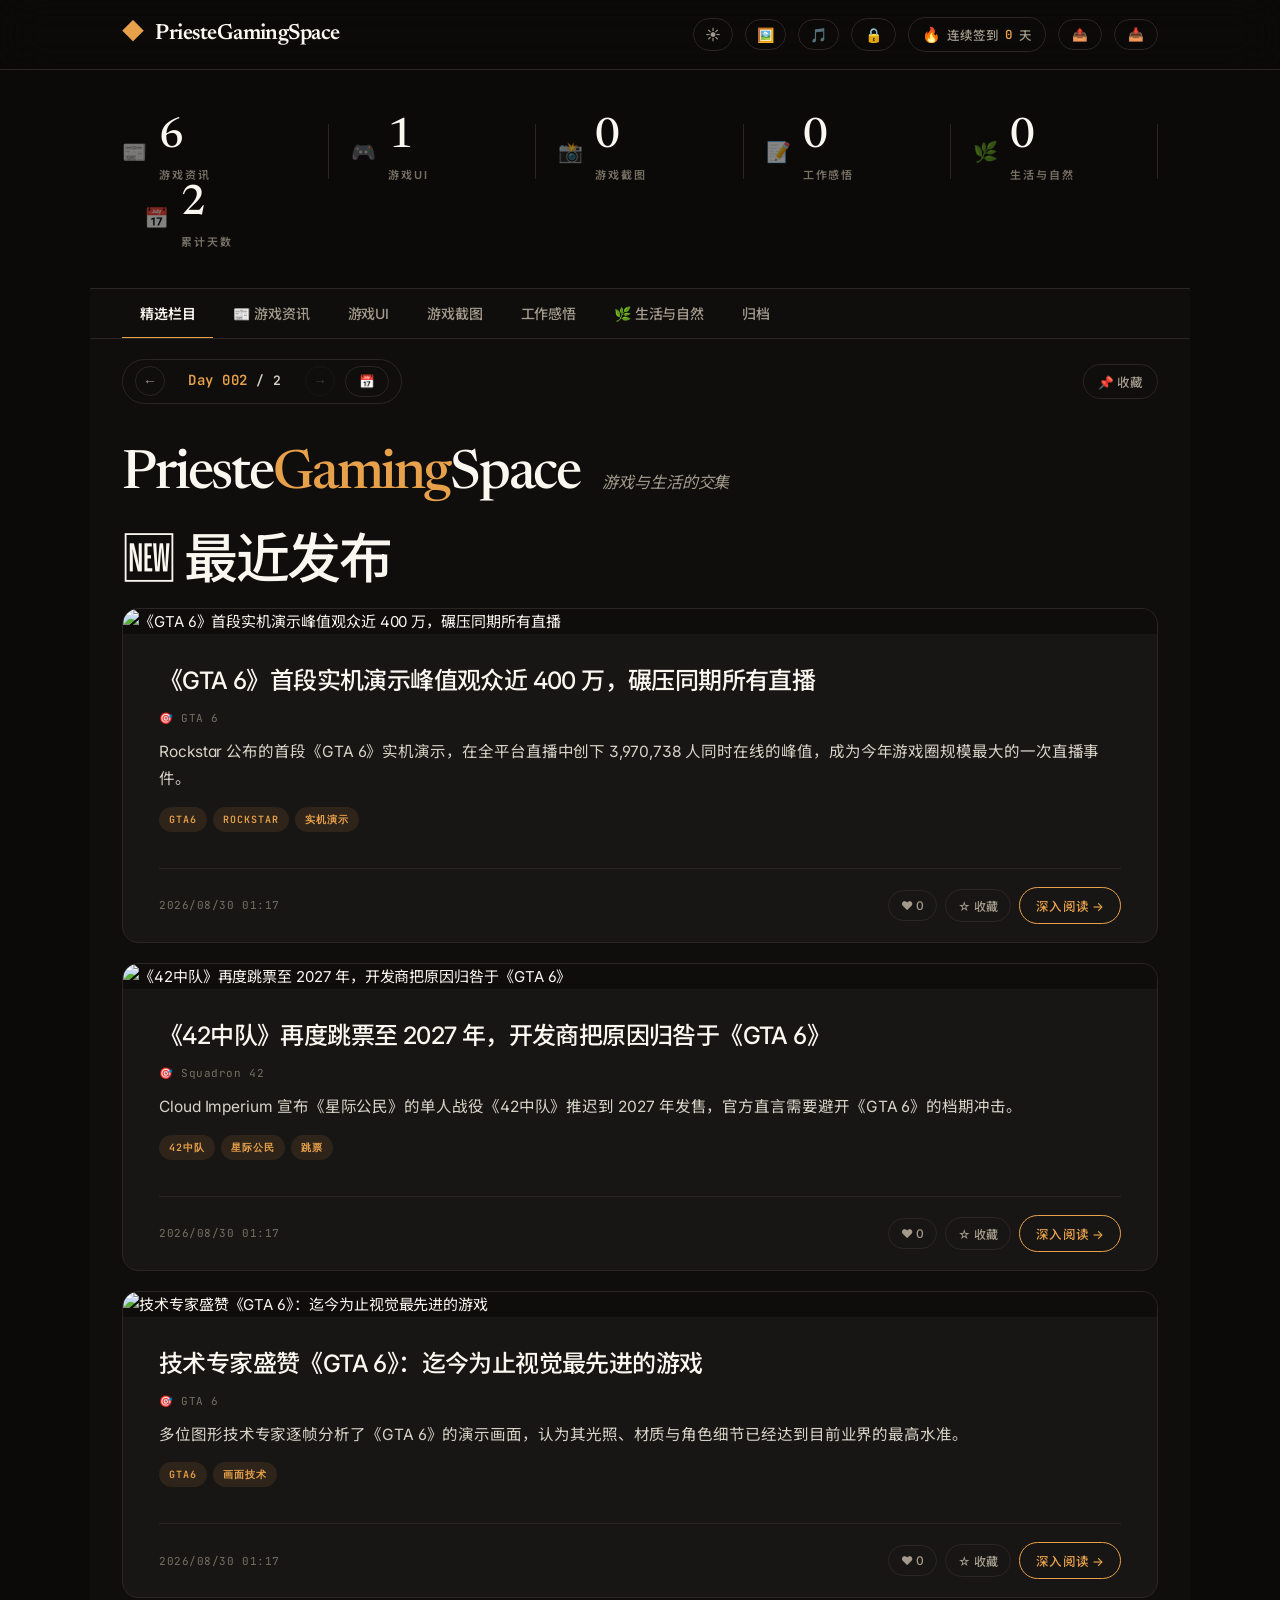
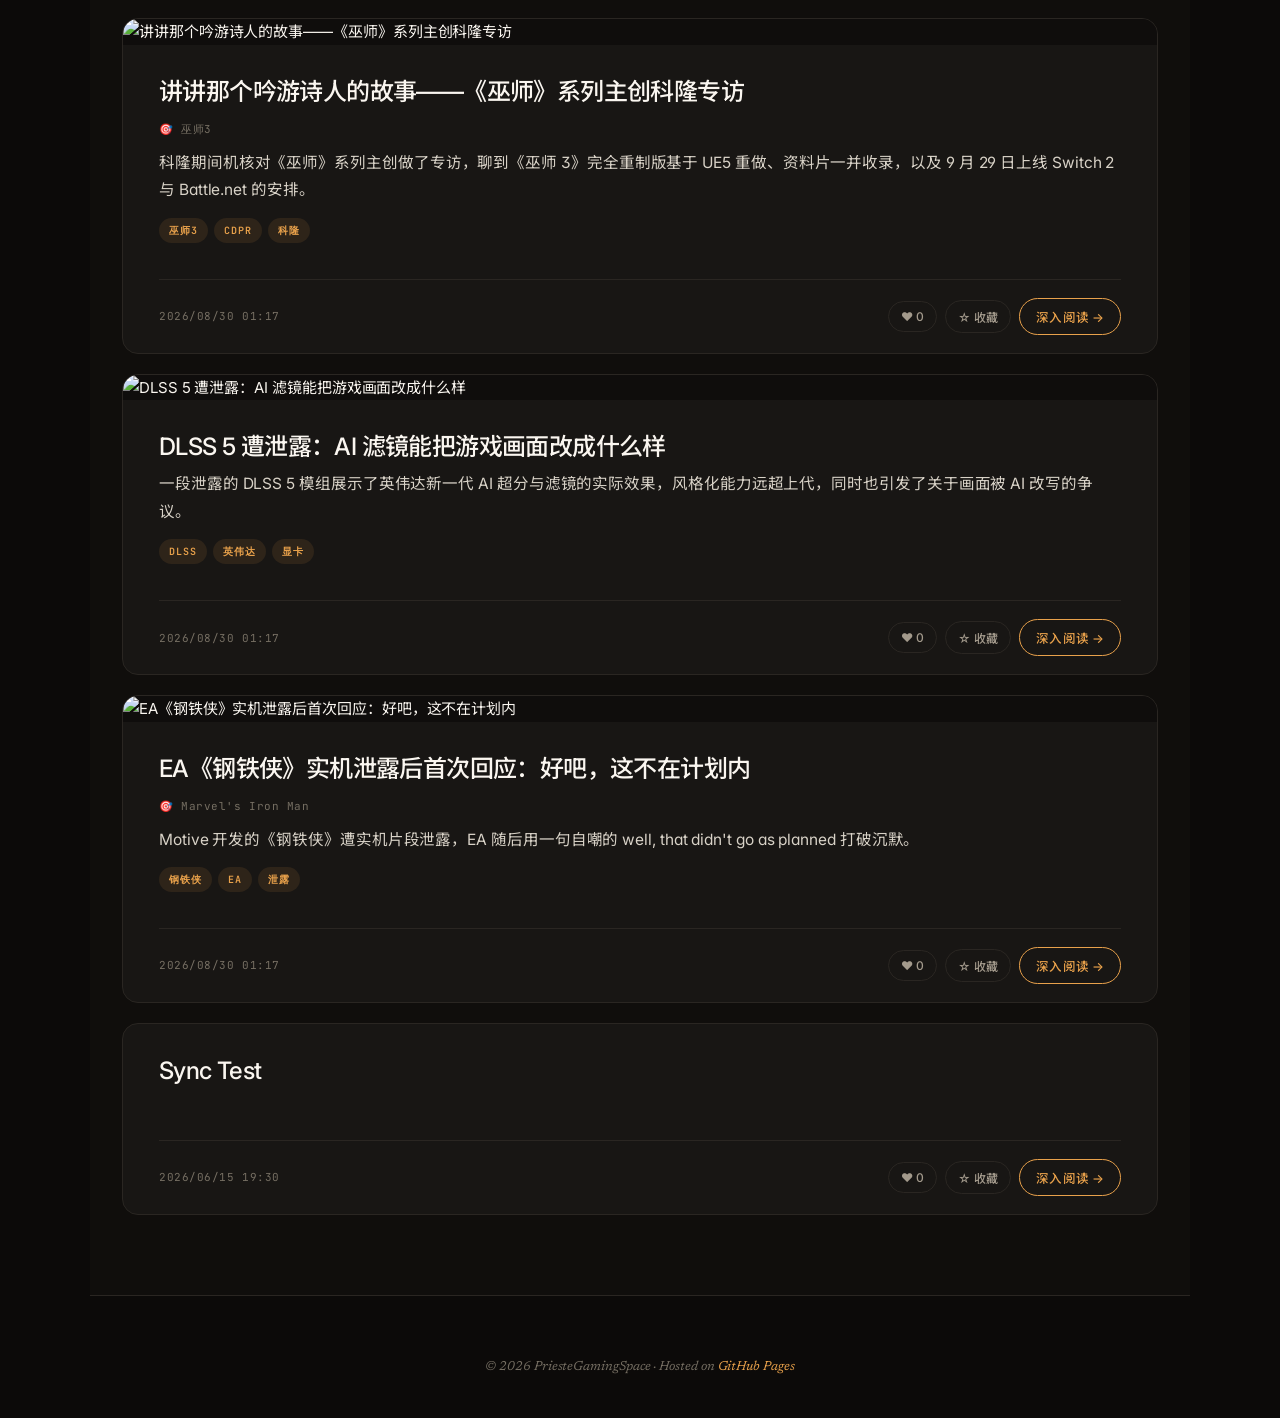
==== commit e79d8ccc: "feat: 密码改哈希校验 + Token 失效提示 - storage.js: 新增全局 checkPassword()，页面只存 SHA-256 摘要 - app.js / index.html:" ====
--- a/website/index.html
+++ b/website/index.html
@@ -289,7 +289,7 @@
         '<button class="modal-close" onclick="this.closest(\'.modal-overlay\').remove()" style="position:static;float:right">✕</button>'+
         '<div style="font-size:36px;margin-bottom:8px">🔒</div>'+
         '<h3 style="margin-bottom:16px">管理员登录</h3>'+
-        '<form onsubmit="event.preventDefault();var v=this.querySelector(\'input[type=password]\').value;if(v===\'22142214\'){_isAdmin=true;var rm=this.querySelector(\'input[type=checkbox]\').checked;sessionStorage.setItem(\'pgs_admin\',\'1\');if(rm){localStorage.setItem(\'pgs_admin\',JSON.stringify({exp:Date.now()+30*86400000}));}else{localStorage.removeItem(\'pgs_admin\');}if(!localStorage.getItem(\'pgs_gh_token\')){var t=prompt(\'首次在本设备发布需输入同步令牌(GitHub Token)。仅本浏览器保存，可留空跳过(留空则本设备只能浏览不能发布同步)。\');if(t)localStorage.setItem(\'pgs_gh_token\',t.trim());}updateAdminUI();this.closest(\'.modal-overlay\').remove();App.unlockLife();}else{this.querySelector(\'.err\').style.display=\'block\';this.querySelector(\'input[type=password]\').value=\'\';}" style="display:flex;flex-direction:column;gap:10px">'+
+        '<form onsubmit="event.preventDefault();var f=this;var v=f.querySelector(\'input[type=password]\').value;checkPassword(v).then(function(ok){if(ok){_isAdmin=true;var rm=f.querySelector(\'input[type=checkbox]\').checked;sessionStorage.setItem(\'pgs_admin\',\'1\');if(rm){localStorage.setItem(\'pgs_admin\',JSON.stringify({exp:Date.now()+30*86400000}));}else{localStorage.removeItem(\'pgs_admin\');}if(!localStorage.getItem(\'pgs_gh_token\')){var t=prompt(\'首次在本设备发布需输入同步令牌(GitHub Token)。仅本浏览器保存，可留空跳过(留空则本设备只能浏览不能发布同步)。\');if(t)localStorage.setItem(\'pgs_gh_token\',t.trim());}updateAdminUI();f.closest(\'.modal-overlay\').remove();App.unlockLife();}else{f.querySelector(\'.err\').style.display=\'block\';f.querySelector(\'input[type=password]\').value=\'\';}})" style="display:flex;flex-direction:column;gap:10px">'+
         '<input type="password" placeholder="输入管理员密码" required style="width:100%;padding:10px;border:1px solid var(--border);border-radius:6px;text-align:center;font-size:16px;outline:none" autofocus>'+
         '<p class="err" style="color:var(--danger);font-size:13px;display:none">密码错误</p>'+
         '<label style="display:flex;align-items:center;justify-content:center;gap:6px;font-size:13px;color:var(--text-muted);cursor:pointer"><input type="checkbox" checked> 30天内自动登录</label>'+
--- a/website/css/style.css
+++ b/website/css/style.css
@@ -374,6 +374,27 @@
 .detail-title{font-family:var(--serif);font-size:36px;font-weight:500;margin-bottom:14px;line-height:1.15;letter-spacing:-0.03em;color:var(--text)}
 .detail-content{color:var(--text-secondary);line-height:1.85;font-size:var(--font-body);margin-bottom:18px}
 .detail-tags{display:flex;flex-wrap:wrap;gap:6px;margin-bottom:16px}
+
+/* === 资讯正文（自动抓取的文章全文） === */
+.article-body p{margin:0 0 16px}
+.article-body h2,.article-body h3{font-family:var(--serif);color:var(--text);
+  margin:26px 0 12px;line-height:1.3}
+.article-body h2{font-size:24px}
+.article-body h3{font-size:20px}
+.article-body img{width:100%;border-radius:6px;margin:8px 0 20px;display:block}
+.article-body a{color:var(--accent-gold);text-decoration:underline;
+  text-underline-offset:2px;word-break:break-all}
+.article-body blockquote{border-left:3px solid var(--accent-gold);
+  padding-left:14px;margin:16px 0;color:var(--text-muted);font-style:italic}
+.article-body .news-video{position:relative;width:100%;padding-top:56.25%;
+  margin:8px 0 20px;border-radius:8px;overflow:hidden;background:#000}
+.article-body .news-video iframe{position:absolute;inset:0;width:100%;height:100%;border:0}
+.detail-video{position:relative;width:100%;padding-top:56.25%;background:#000;overflow:hidden}
+.detail-video iframe{position:absolute;inset:0;width:100%;height:100%;border:0}
+.detail-source{font-family:var(--mono);font-size:12px;color:var(--text-faint);
+  margin-bottom:16px;padding-top:12px;border-top:1px dashed var(--border)}
+.detail-source a{color:var(--accent-gold);text-decoration:none}
+.detail-source a:hover{text-decoration:underline}
 .detail-footer{display:flex;align-items:center;justify-content:space-between;
   padding:16px 32px;border-top:1px solid var(--border)}
 
@@ -498,6 +519,35 @@
   background:var(--card-glass);backdrop-filter:blur(8px);-webkit-backdrop-filter:blur(8px);
 }
 body.bg-custom .stat-card,body.bg-life .stat-card,body.bg-upload .stat-card{background:transparent}
+
+/* 壁纸模式：统计区加一条极淡深色玻璃衬底 + 文字投影，避免浅色数字在明亮壁纸下过曝糊掉 */
+body.bg-custom .stats-bar,body.bg-life .stats-bar,body.bg-upload .stats-bar{
+  background:linear-gradient(180deg,rgba(12,10,9,0.34),rgba(12,10,9,0.16));
+  backdrop-filter:blur(6px);-webkit-backdrop-filter:blur(6px);
+}
+body.bg-custom .stat-num,body.bg-life .stat-num,body.bg-upload .stat-num,
+body.bg-custom .stat-label,body.bg-life .stat-label,body.bg-upload .stat-label,
+body.bg-custom .stat-icon,body.bg-life .stat-icon,body.bg-upload .stat-icon,
+body.bg-custom .day-title,body.bg-life .day-title,body.bg-upload .day-title{
+  text-shadow:0 1px 2px rgba(0,0,0,0.55),0 2px 12px rgba(0,0,0,0.35);
+}
+/* 竖线分隔在浅色壁纸上加深一点 */
+body.bg-custom .stat-card:not(:last-child)::after,
+body.bg-life .stat-card:not(:last-child)::after,
+body.bg-upload .stat-card:not(:last-child)::after{background:rgba(245,237,225,0.28)}
+
+/* 浅色主题 + 壁纸：文字本身是深色，改用浅色投影托底 */
+[data-theme="light"] body.bg-custom .stats-bar,
+[data-theme="light"] body.bg-life .stats-bar,
+[data-theme="light"] body.bg-upload .stats-bar{
+  background:linear-gradient(180deg,rgba(247,243,236,0.5),rgba(247,243,236,0.28));
+}
+[data-theme="light"] body.bg-custom .stat-num,[data-theme="light"] body.bg-life .stat-num,[data-theme="light"] body.bg-upload .stat-num,
+[data-theme="light"] body.bg-custom .stat-label,[data-theme="light"] body.bg-life .stat-label,[data-theme="light"] body.bg-upload .stat-label,
+[data-theme="light"] body.bg-custom .stat-icon,[data-theme="light"] body.bg-life .stat-icon,[data-theme="light"] body.bg-upload .stat-icon,
+[data-theme="light"] body.bg-custom .day-title,[data-theme="light"] body.bg-life .day-title,[data-theme="light"] body.bg-upload .day-title{
+  text-shadow:0 1px 2px rgba(255,255,255,0.7),0 2px 10px rgba(255,255,255,0.5);
+}
 
 /* ==========================================================
    BGM CONTROLS + MUSIC HUD (preserved)
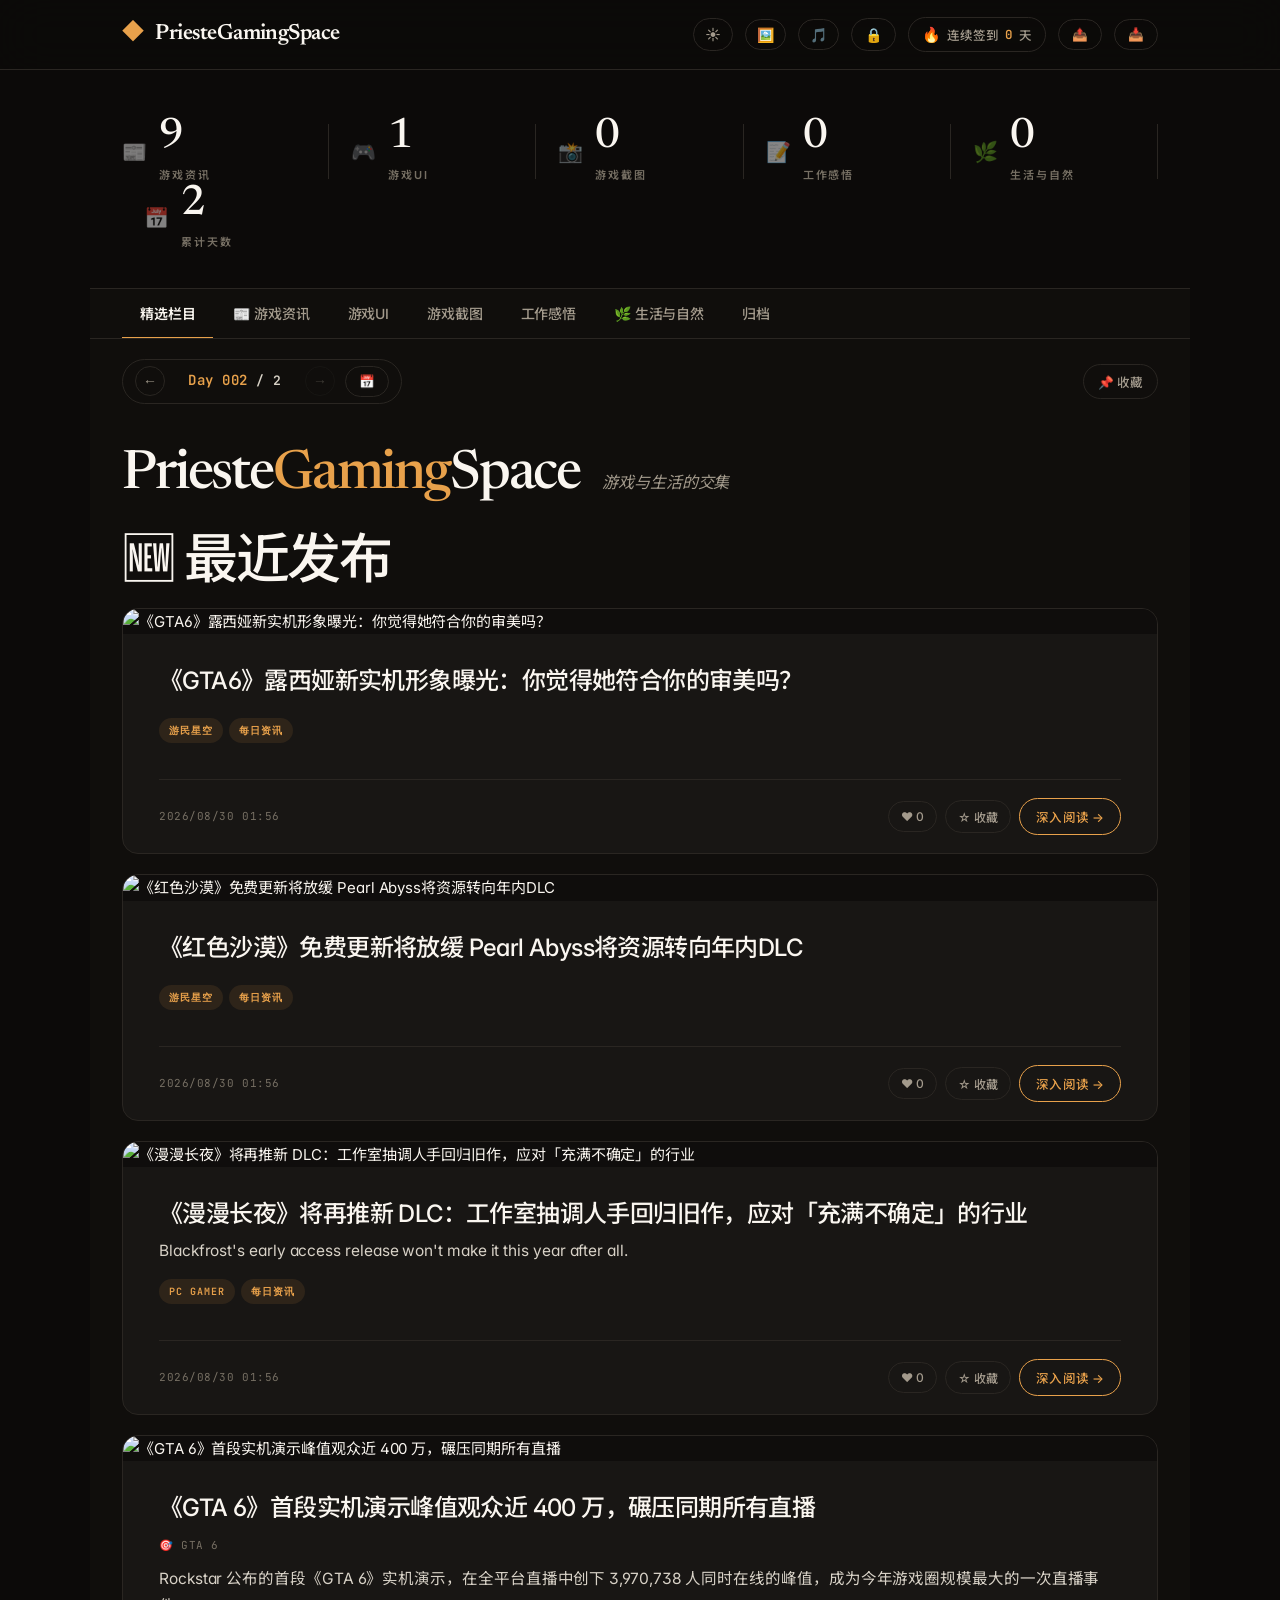
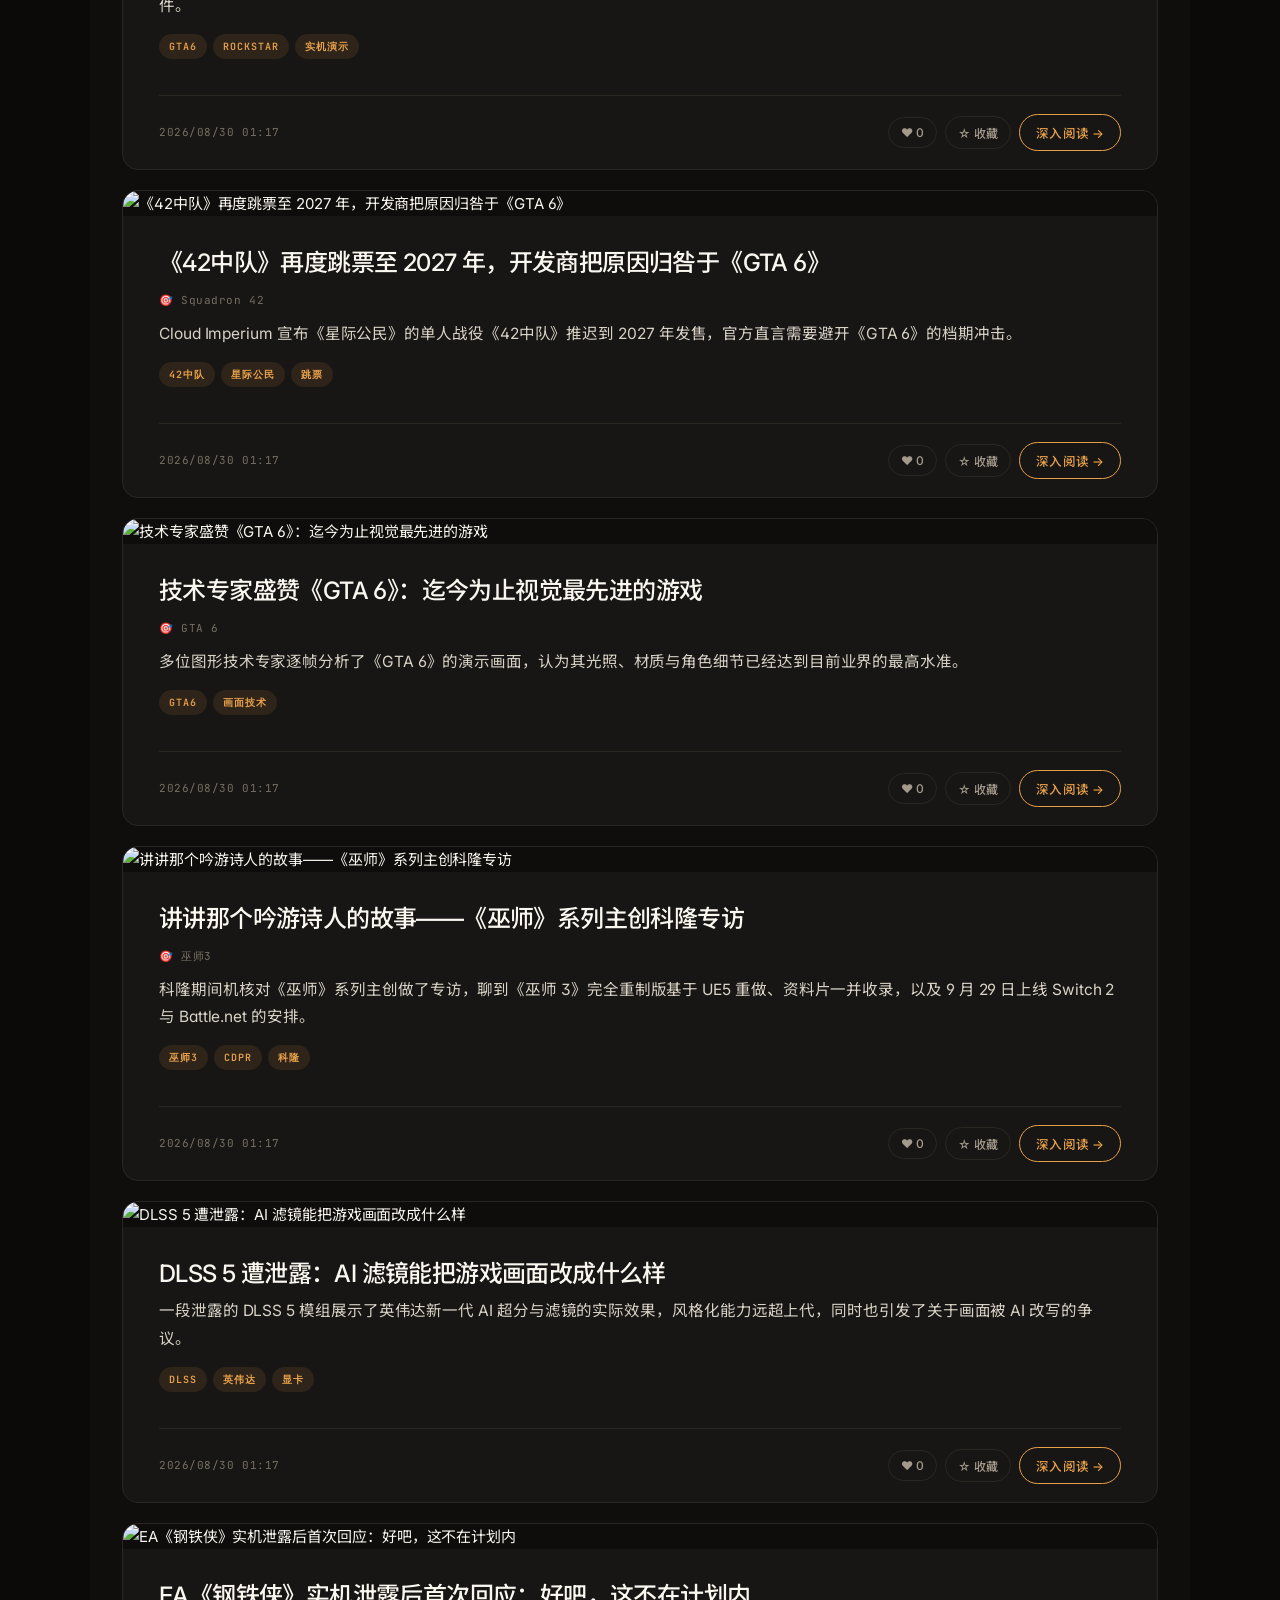
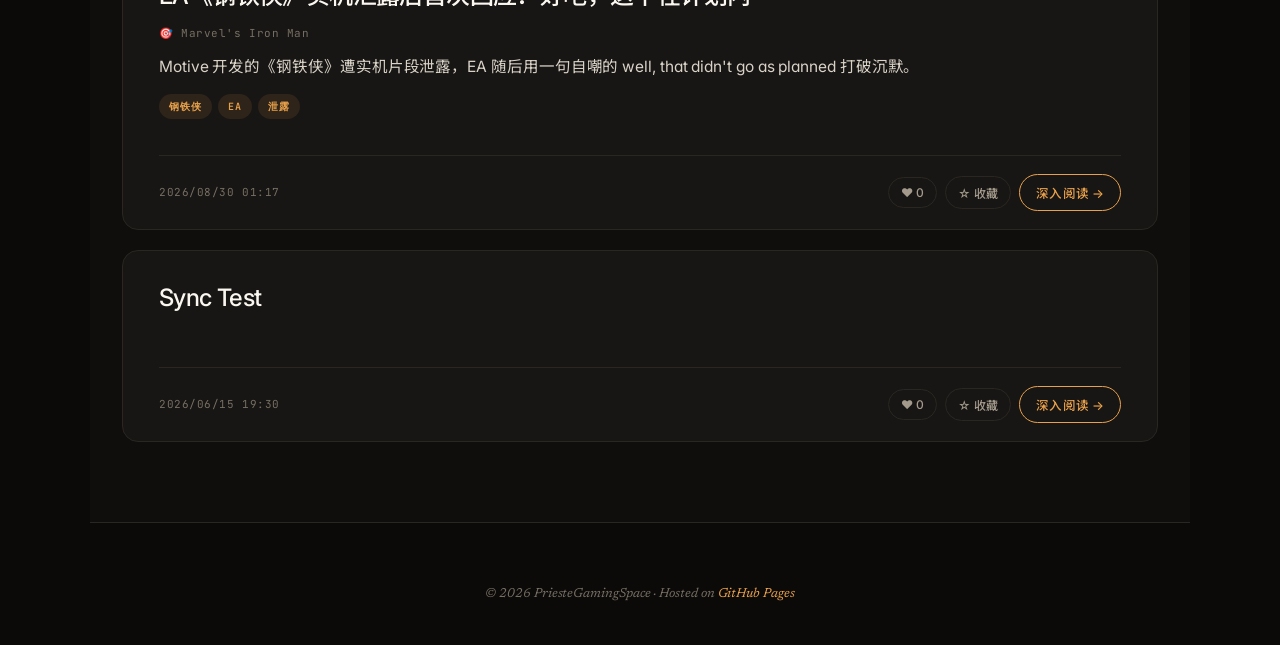
==== commit a258d4d8: "fix: 资讯配图因防盗链不显示 游民星空、3DM 等站点的图片 CDN 检查 Referer： 带 github.io 的 Referer 返回 403，不发送则正常返回 200。  - index" ====
--- a/website/index.html
+++ b/website/index.html
@@ -6,6 +6,10 @@
   <title>PriesteGamingSpace</title>
   <meta name="description" content="PriesteGamingSpace — 游戏UI · 游戏截图 · 工作感悟">
   <meta name="theme-color" content="#0c0a09">
+  <!-- 资讯配图来自游民星空、3DM 等站点，它们都有防盗链：
+       带外站 Referer 请求图片会返回 403，不发送 Referer 则正常。
+       这里让整页都不发送 Referer，外链图片才能正常显示。 -->
+  <meta name="referrer" content="no-referrer">
   <meta property="og:title" content="PriesteGamingSpace">
   <meta property="og:description" content="游戏与生活的交集 · 分享不止于屏幕">
   <meta property="og:type" content="website">
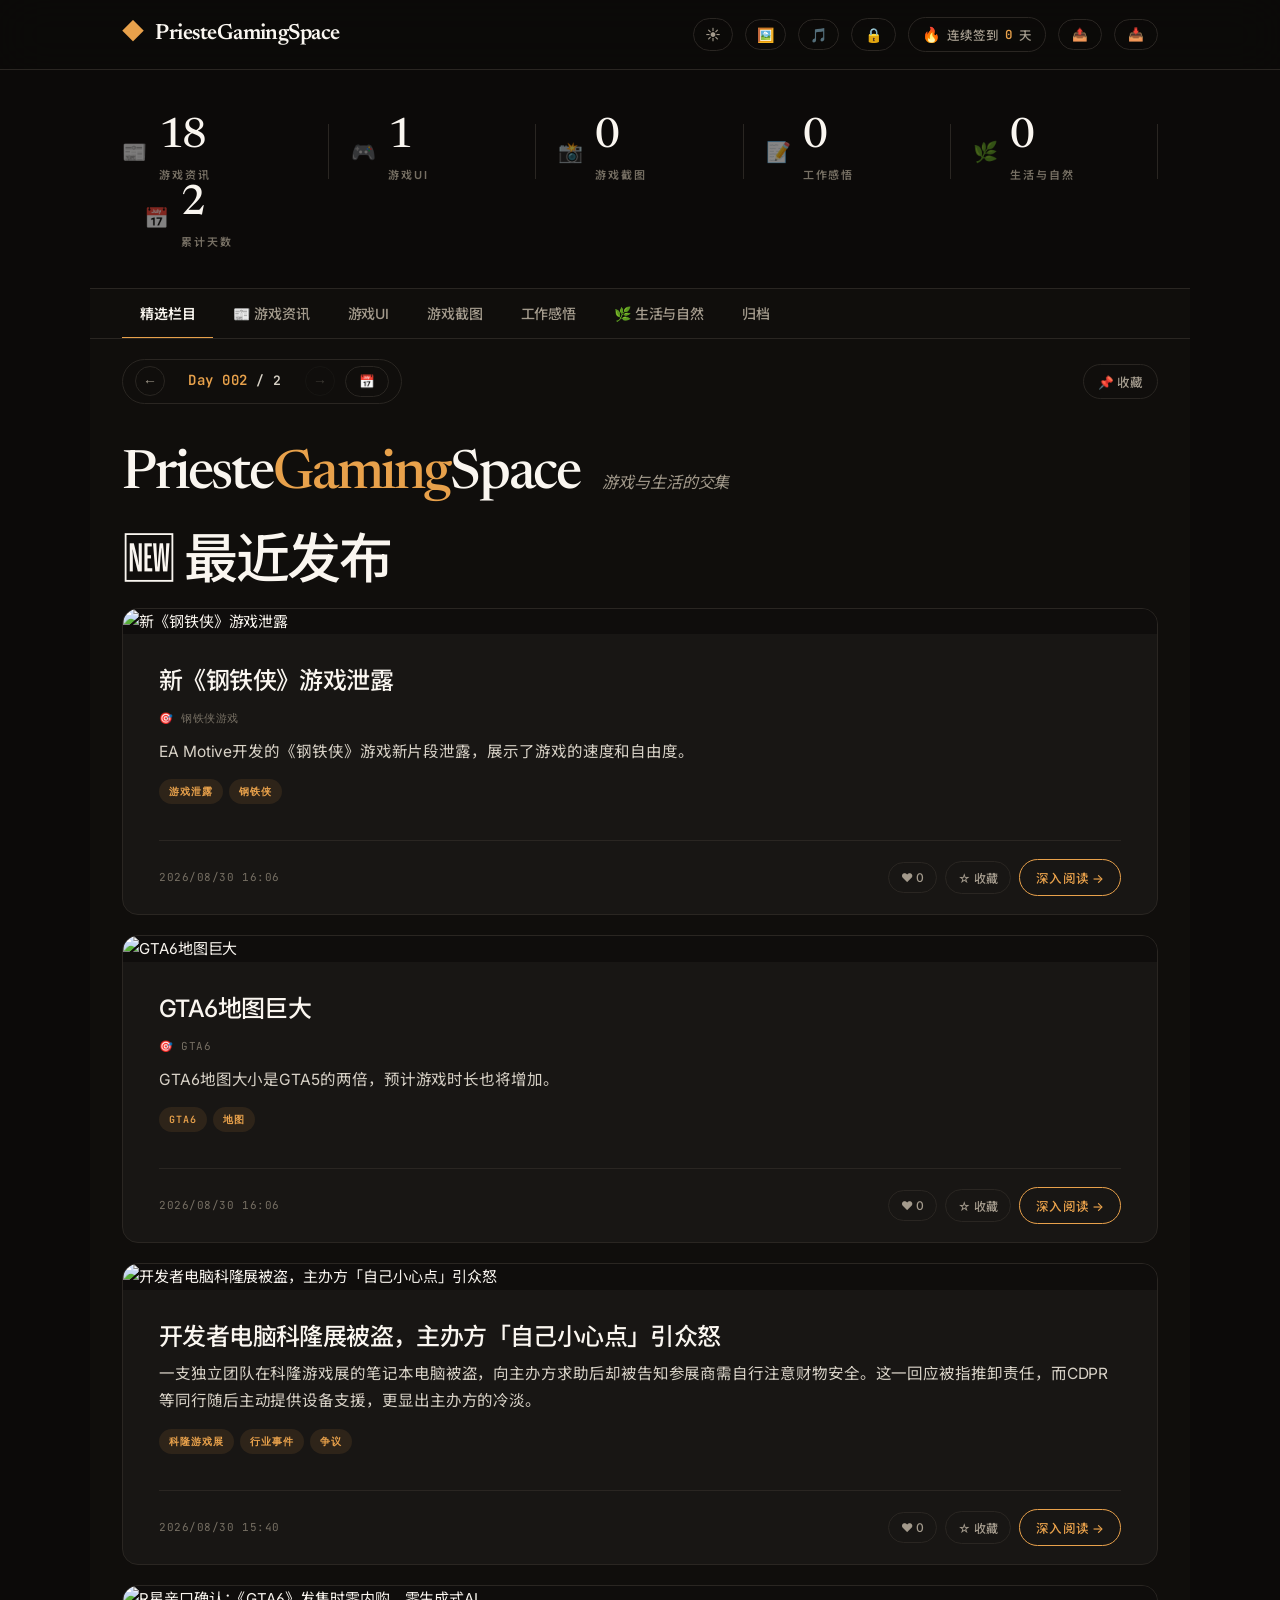
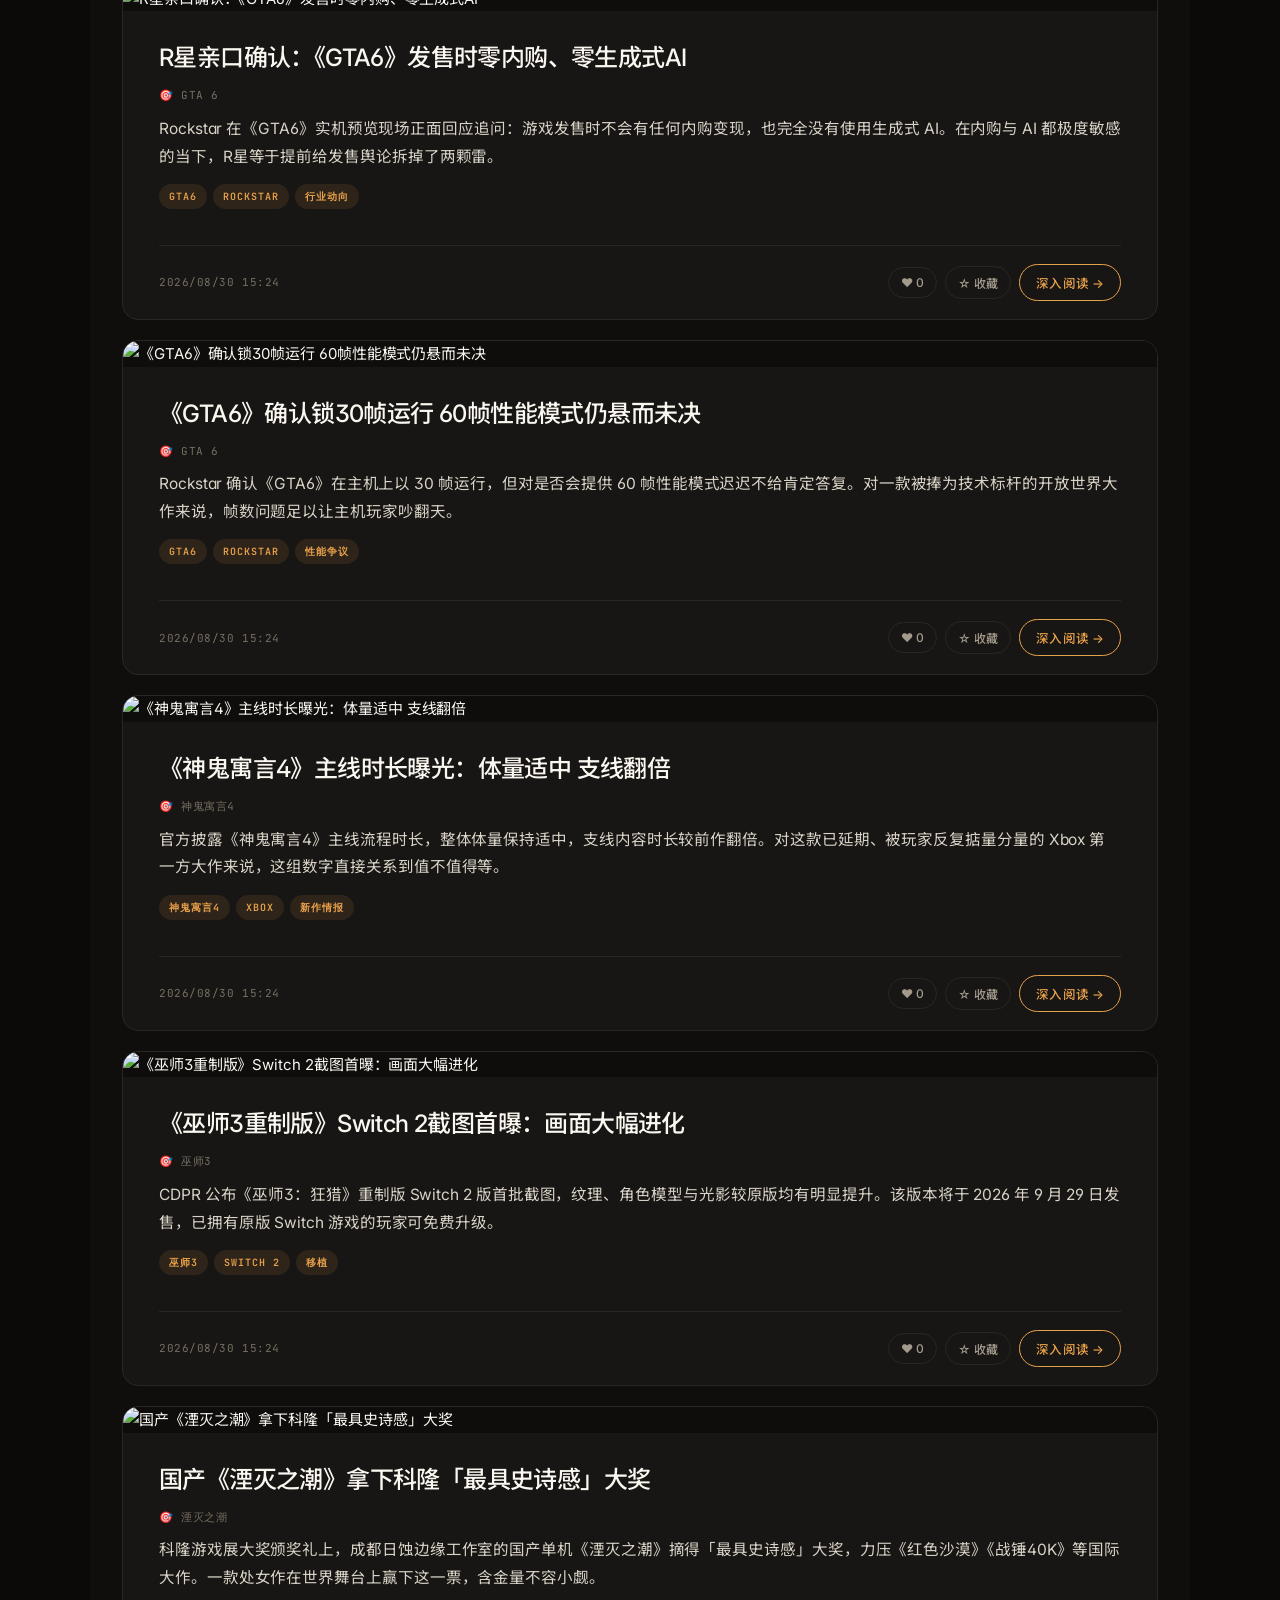
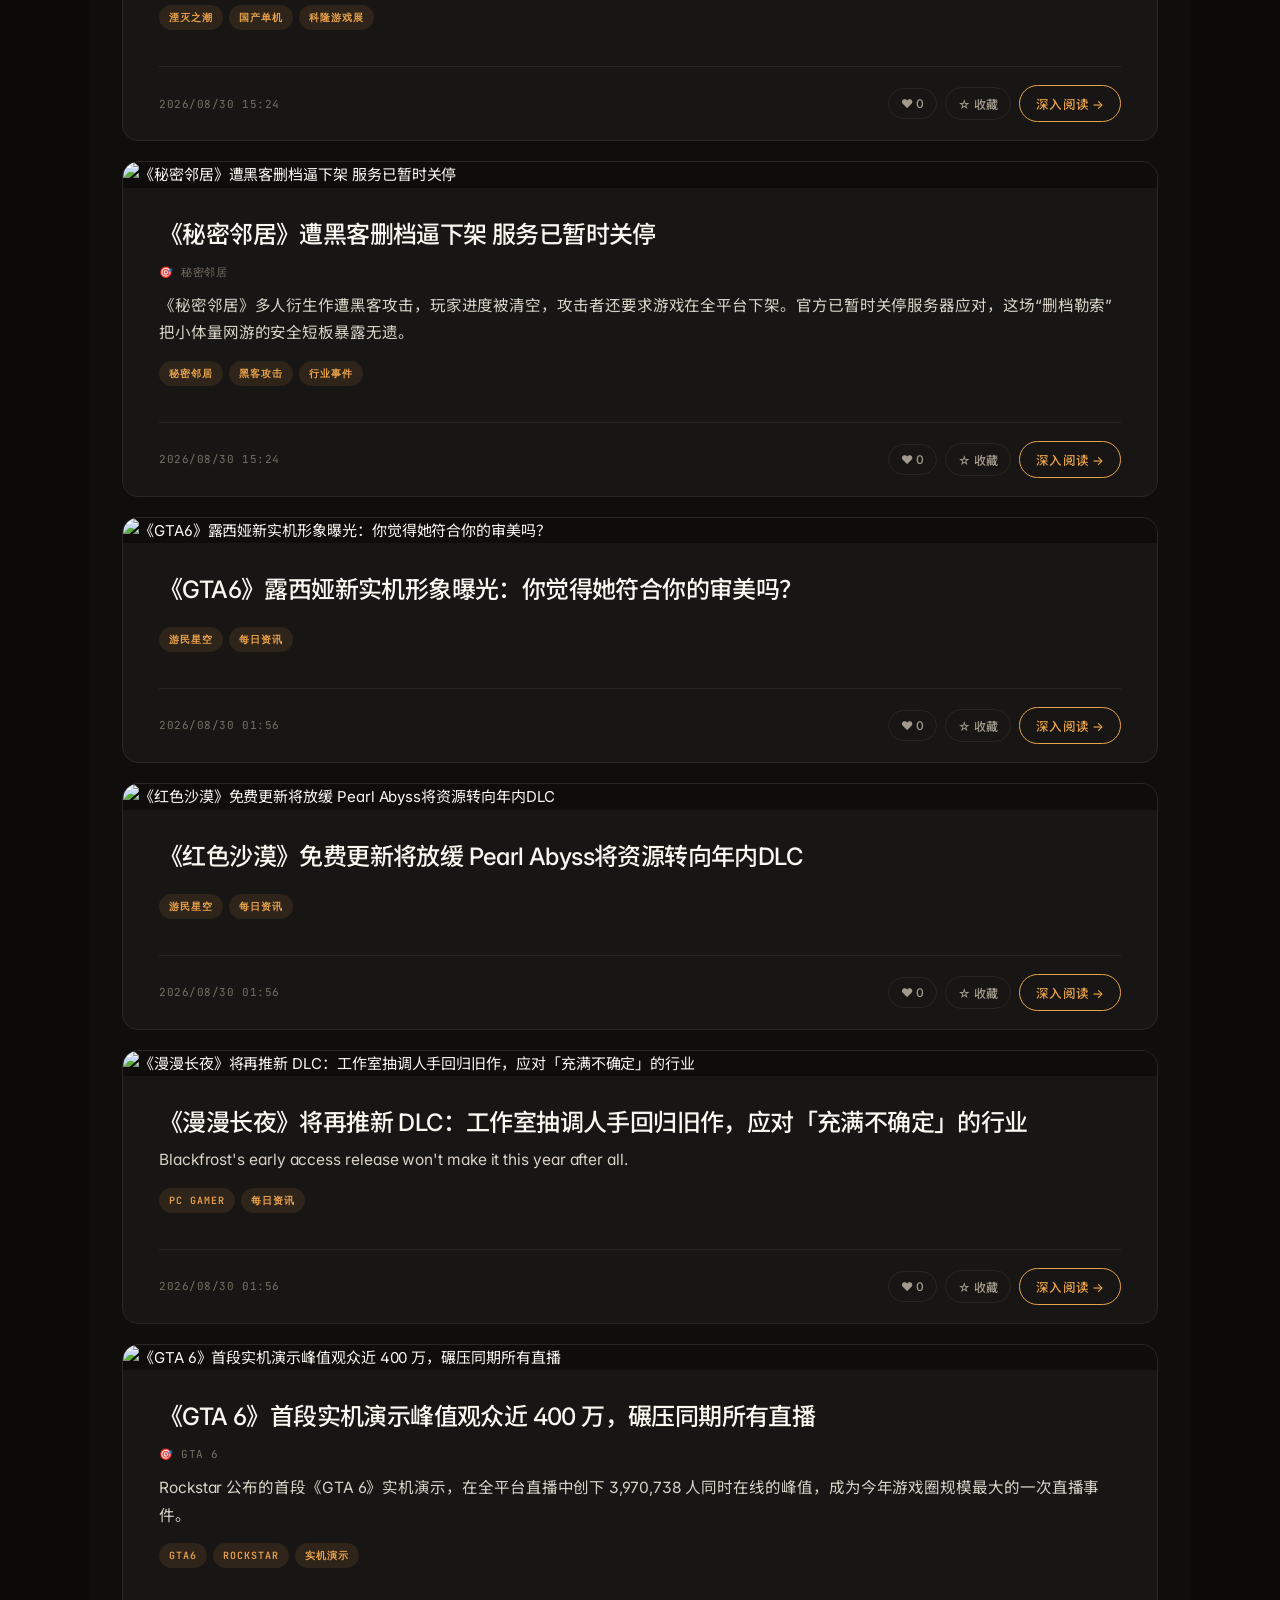
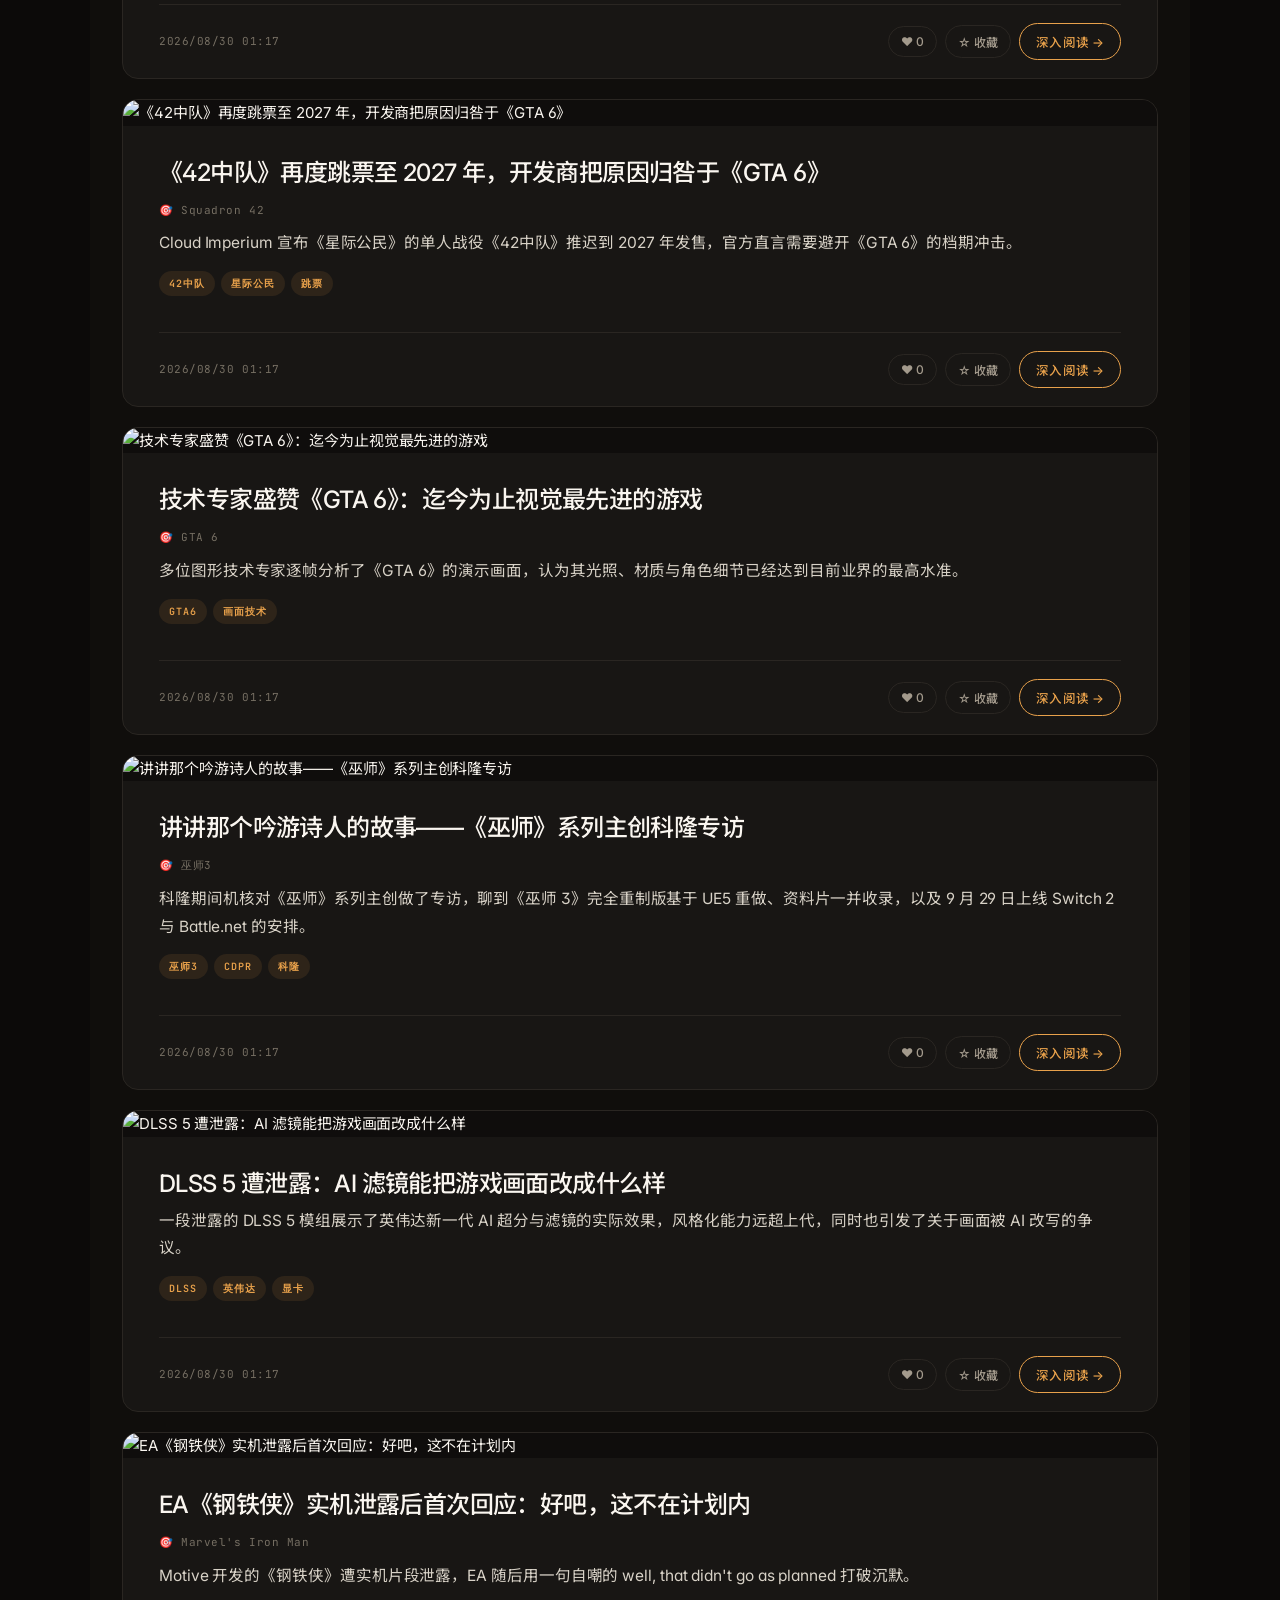
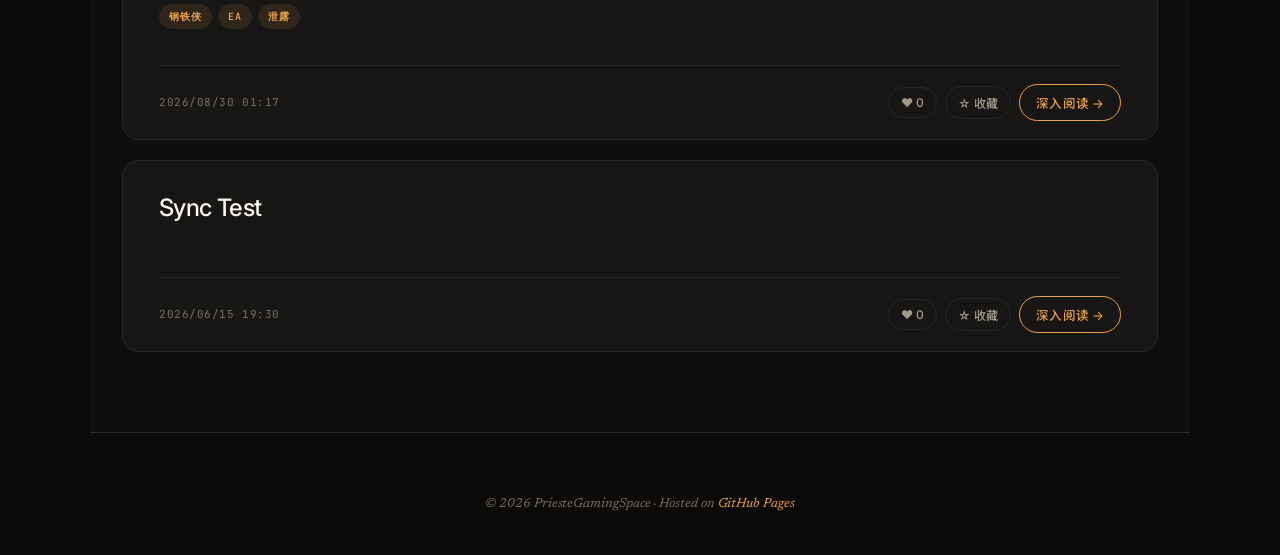
==== commit 774eb477: "fix: 移除全局 no-referrer（致 YouTube 嵌入报错 153），图片防盗链改由 img 标签级 referrerpolicy 承担" ====
--- a/website/index.html
+++ b/website/index.html
@@ -6,10 +6,10 @@
   <title>PriesteGamingSpace</title>
   <meta name="description" content="PriesteGamingSpace — 游戏UI · 游戏截图 · 工作感悟">
   <meta name="theme-color" content="#0c0a09">
-  <!-- 资讯配图来自游民星空、3DM 等站点，它们都有防盗链：
-       带外站 Referer 请求图片会返回 403，不发送 Referer 则正常。
-       这里让整页都不发送 Referer，外链图片才能正常显示。 -->
-  <meta name="referrer" content="no-referrer">
+  <!-- 资讯配图来自游民星空、3DM 等防盗链站点：图片标签上单独加
+       referrerpolicy="no-referrer" 即可破防盗链。
+       注意：不能用全局 meta no-referrer——YouTube 嵌入播放器
+       校验 Referer，缺失会报「错误 153 视频播放器配置错误」。 -->
   <meta property="og:title" content="PriesteGamingSpace">
   <meta property="og:description" content="游戏与生活的交集 · 分享不止于屏幕">
   <meta property="og:type" content="website">
--- a/website/css/style.css
+++ b/website/css/style.css
@@ -391,10 +391,50 @@
 .article-body .news-video iframe{position:absolute;inset:0;width:100%;height:100%;border:0}
 .detail-video{position:relative;width:100%;padding-top:56.25%;background:#000;overflow:hidden}
 .detail-video iframe{position:absolute;inset:0;width:100%;height:100%;border:0}
+.video-fallback{padding:10px 16px;font-size:13px;color:var(--text-muted);
+  background:var(--bg-soft,#f5f5f5);border-bottom:1px dashed var(--border)}
+.video-fallback a{color:var(--accent,#c0392b);text-decoration:none;font-weight:600}
+.video-fallback a:hover{text-decoration:underline}
 .detail-source{font-family:var(--mono);font-size:12px;color:var(--text-faint);
   margin-bottom:16px;padding-top:12px;border-top:1px dashed var(--border)}
 .detail-source a{color:var(--accent-gold);text-decoration:none}
 .detail-source a:hover{text-decoration:underline}
+
+/* 资讯「阅读原文」入口 */
+.detail-origin{display:flex;align-items:center;gap:12px;margin:18px 0 16px;
+  padding:12px 16px;border:1px solid var(--border);border-radius:var(--radius-md);
+  text-decoration:none;color:var(--text);background:var(--card-bg);
+  transition:all var(--transition)}
+.detail-origin:hover{border-color:var(--accent-gold);
+  background:rgba(201,162,77,0.06);transform:translateX(2px)}
+.origin-icon{font-size:18px;flex-shrink:0}
+.origin-text{display:flex;flex-direction:column;gap:2px;flex:1;min-width:0}
+.origin-label{font-size:var(--font-body);font-weight:600;color:var(--accent-gold)}
+.origin-host{font-family:var(--mono);font-size:11px;color:var(--text-faint);
+  overflow:hidden;text-overflow:ellipsis;white-space:nowrap}
+.origin-arrow{flex-shrink:0;color:var(--text-muted);font-size:16px}
+
+/* 搜索结果统计 */
+.search-summary{font-family:var(--mono);font-size:12px;color:var(--text-muted);
+  margin:0 0 14px;padding-left:2px}
+
+/* 资讯按媒体分的子页签 */
+.source-tabs{display:flex;flex-wrap:wrap;gap:8px;margin:0 0 18px}
+.source-tab{display:inline-flex;align-items:center;gap:6px;padding:7px 14px;
+  border:1px solid var(--border);border-radius:999px;background:var(--card-bg);
+  color:var(--text-secondary);font-size:13px;font-family:inherit;cursor:pointer;
+  transition:all var(--transition);white-space:nowrap}
+.source-tab:hover{border-color:var(--accent-gold);color:var(--text)}
+.source-tab.active{background:var(--accent-gold);border-color:var(--accent-gold);
+  color:#1a1613;font-weight:600}
+.src-count{font-family:var(--mono);font-size:11px;opacity:.7;
+  padding:1px 6px;border-radius:999px;background:rgba(128,128,128,.18)}
+.source-tab.active .src-count{background:rgba(0,0,0,.14);opacity:.85}
+
+@media (max-width:640px){
+  .source-tabs{gap:6px}
+  .source-tab{padding:6px 11px;font-size:12px}
+}
 .detail-footer{display:flex;align-items:center;justify-content:space-between;
   padding:16px 32px;border-top:1px solid var(--border)}
 
